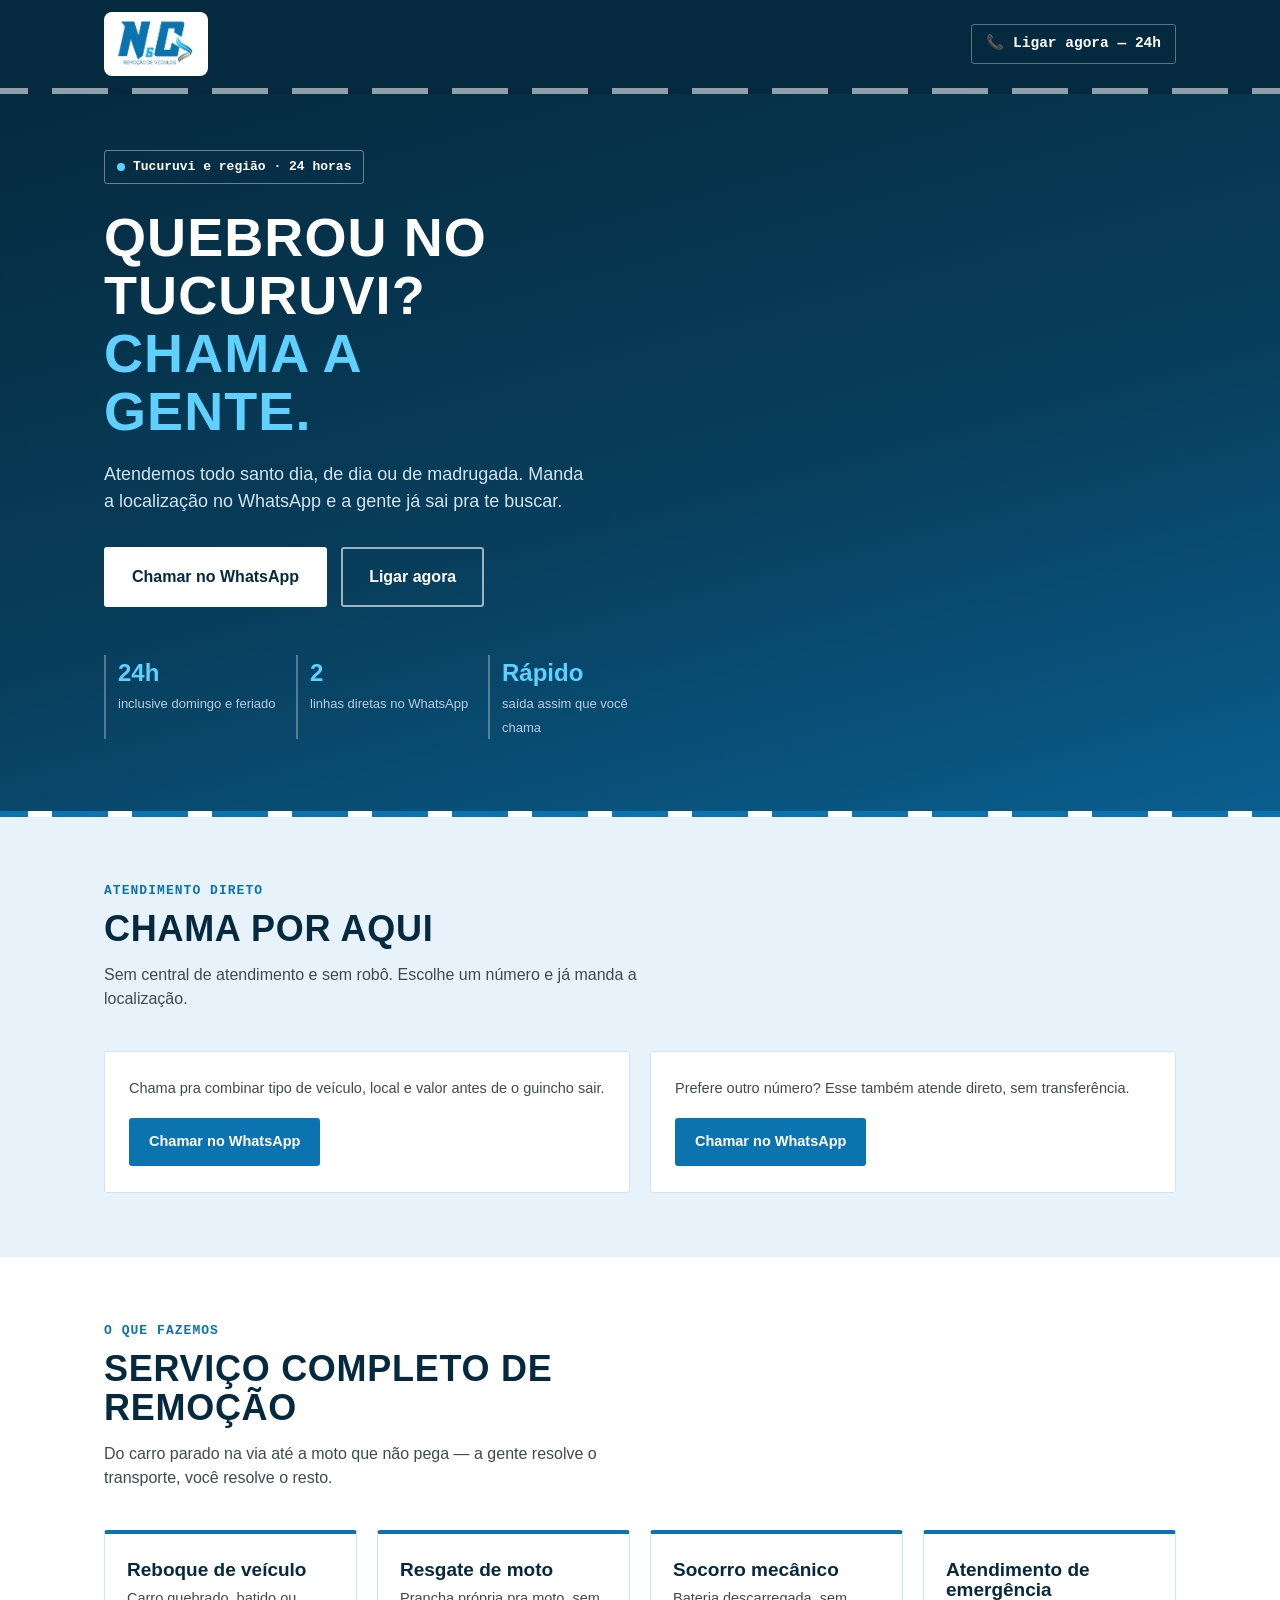
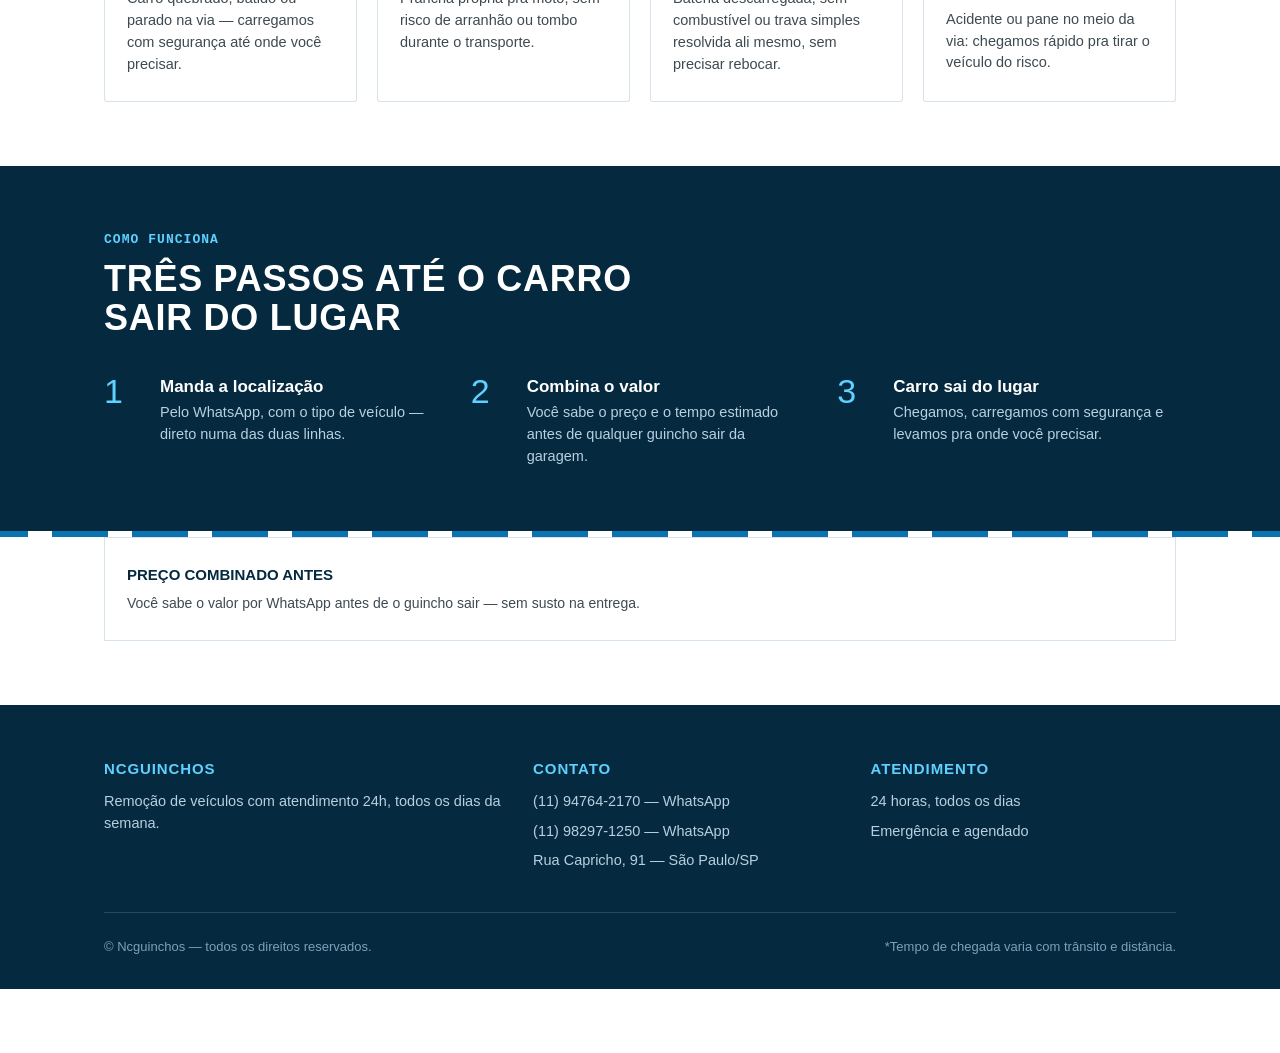
==== index.html @ d824ad79 "Add files via upload" ====
<!DOCTYPE html>
<html lang="pt-BR">
<head>
<meta charset="UTF-8">
<meta name="viewport" content="width=device-width, initial-scale=1.0">
<title>Ncguinchos — Remoção de Veículos 24h</title>
<meta name="description" content="Guincho e remoção de veículos com atendimento 24 horas. Reboque, socorro mecânico e resgate de moto — chama direto no WhatsApp.">

<!-- 🔒 SEGURANÇA (Lei 15): headers de segurança básicos via meta tag. -->
<meta http-equiv="Content-Security-Policy" content="default-src 'self'; style-src 'self' 'unsafe-inline' fonts.googleapis.com; font-src fonts.gstatic.com; img-src 'self' data:; script-src 'self'; connect-src 'self'; frame-ancestors 'none'; base-uri 'self';">
<meta http-equiv="X-Content-Type-Options" content="nosniff">

<link rel="preconnect" href="https://fonts.googleapis.com">
<link rel="preconnect" href="https://fonts.gstatic.com" crossorigin>
<link href="https://fonts.googleapis.com/css2?family=Oswald:wght@500;600;700&family=Inter:wght@400;500;600;700&family=JetBrains+Mono:wght@500;600&display=swap" rel="stylesheet">

<!-- 🔒 SEGURANÇA: JSON-LD é dado estruturado, não é executado — seguro por natureza. -->
<script type="application/ld+json">
{
  "@context": "https://schema.org",
  "@type": "AutoTowingService",
  "name": "Ncguinchos",
  "address": {
    "@type": "PostalAddress",
    "streetAddress": "Rua Capricho, 91",
    "addressLocality": "São Paulo",
    "addressRegion": "SP",
    "addressCountry": "BR"
  },
  "openingHours": "Mo-Su 00:00-23:59",
  "priceRange": "$$"
}
</script>

<style>
  :root{
    --azul:#0B73B0;
    --azul-escuro:#083E5C;
    --azul-profundo:#052A3F;
    --azul-claro:#E8F2FA;
    --branco:#FFFFFF;
    --cinza-texto:#3E4A52;
    --cinza-linha:#D7E3EC;
    --font-display:'Oswald', sans-serif;
    --font-body:'Inter', sans-serif;
    --font-mono:'JetBrains Mono', monospace;
    --radius:3px;
  }

  *{box-sizing:border-box; margin:0; padding:0;}
  html{scroll-behavior:smooth;}
  @media (prefers-reduced-motion: reduce){
    html{scroll-behavior:auto;}
    *{animation-duration:0.01ms !important; animation-iteration-count:1 !important; transition-duration:0.01ms !important;}
  }

  body{
    font-family:var(--font-body);
    color:var(--azul-profundo);
    background:var(--branco);
    line-height:1.5;
    -webkit-font-smoothing:antialiased;
    padding-bottom:64px;
  }

  img{max-width:100%; display:block;}
  a{color:inherit;}
  a:focus-visible, button:focus-visible{
    outline:3px solid var(--azul);
    outline-offset:2px;
  }

  .wrap{max-width:1120px; margin:0 auto; padding:0 24px;}
  h1,h2,h3{font-family:var(--font-display); text-transform:uppercase; letter-spacing:0.02em; line-height:1.08;}

  /* ---------- linha de estrada (elemento assinatura) ---------- */
  .road-line{
    height:6px;
    background-image:repeating-linear-gradient(90deg, var(--branco) 0 28px, transparent 28px 52px);
    background-size:80px 6px;
    animation:drive 6s linear infinite;
    opacity:0.55;
  }
  @keyframes drive{ to{ background-position:-80px 0; } }

  /* ---------- header ---------- */
  header{ background:var(--azul-profundo); position:sticky; top:0; z-index:40; }
  .nav{ display:flex; align-items:center; justify-content:space-between; padding:12px 24px; gap:16px; }
  .logo-box{
    background:var(--branco); border-radius:8px; padding:6px 10px;
    height:64px; display:flex; align-items:center; justify-content:center;
    flex-shrink:0;
  }
  .logo-box img{ height:100%; width:auto; object-fit:contain; display:block; }
  .nav-left{ display:flex; align-items:center; gap:12px; }
  .nav-phone{
    font-family:var(--font-mono); font-weight:600; font-size:14.5px;
    color:var(--branco); text-decoration:none; display:none;
    border:1px solid rgba(255,255,255,0.35); padding:8px 14px; border-radius:var(--radius);
  }
  .nav-phone:hover{ background:rgba(255,255,255,0.08); }
  @media(min-width:720px){ .nav-phone{display:block;} }

  /* ---------- hero ---------- */
  .hero{ background:linear-gradient(165deg, var(--azul-profundo) 0%, var(--azul-escuro) 55%, var(--azul) 130%); color:var(--branco); padding:56px 0 72px; }
  .hero-tag{
    display:inline-flex; align-items:center; gap:8px;
    font-family:var(--font-mono); font-size:13px; font-weight:600;
    color:var(--branco); border:1px solid rgba(255,255,255,0.4);
    padding:6px 12px; border-radius:var(--radius); margin-bottom:24px;
  }
  .hero-tag::before{
    content:''; width:8px; height:8px; background:#5FD0FF; border-radius:50%;
    animation:pulse 1.8s ease-in-out infinite;
  }
  @keyframes pulse{ 0%,100%{opacity:1;} 50%{opacity:0.35;} }

  .hero h1{ font-size:clamp(32px, 5.6vw, 54px); color:var(--branco); max-width:15ch; }
  .hero h1 em{ font-style:normal; color:#5FD0FF; }
  .hero p.lead{ font-size:18px; color:#D3E4EF; max-width:48ch; margin-top:20px; }

  .cta-row{ display:flex; flex-wrap:wrap; gap:14px; margin-top:32px; }
  .btn{
    font-family:var(--font-body); font-weight:700; font-size:16px;
    padding:16px 26px; border-radius:var(--radius); text-decoration:none;
    display:inline-flex; align-items:center; gap:10px; border:2px solid transparent;
    transition:transform .15s ease, background .15s ease;
  }
  .btn:hover{ transform:translateY(-2px); }
  .btn-primary{ background:var(--branco); color:var(--azul-profundo); }
  .btn-primary:hover{ background:#DCEBF7; }
  .btn-outline{ border-color:rgba(255,255,255,0.6); color:var(--branco); }
  .btn-outline:hover{ background:rgba(255,255,255,0.08); }

  .hero-stats{ display:grid; grid-template-columns:repeat(3,1fr); gap:16px; margin-top:48px; max-width:560px; }
  .hero-stats div{ border-left:2px solid rgba(255,255,255,0.3); padding-left:12px; }
  .hero-stats strong{ display:block; font-family:var(--font-display); font-size:24px; color:#5FD0FF; }
  .hero-stats span{ font-size:13px; color:#B7CFE0; }

  /* ---------- seções gerais ---------- */
  section{ padding:64px 0; }
  .eyebrow{ font-family:var(--font-mono); font-size:13px; font-weight:600; color:var(--azul); text-transform:uppercase; letter-spacing:0.08em; margin-bottom:10px; }
  .section-head{ max-width:60ch; margin-bottom:40px; }
  .section-head h2{ font-size:clamp(25px,4vw,36px); color:var(--azul-profundo); }
  .section-head p{ margin-top:14px; color:var(--cinza-texto); font-size:16px; }

  /* ---------- linhas de contato ---------- */
  .linhas{ background:var(--azul-claro); }
  .linhas-grid{ display:grid; gap:20px; grid-template-columns:repeat(auto-fit, minmax(260px,1fr)); }
  .linha-card{
    background:var(--branco); border:1px solid var(--cinza-linha); border-radius:var(--radius);
    padding:26px 24px; display:flex; flex-direction:column; gap:14px;
  }
  .linha-card p{ font-size:14.5px; color:var(--cinza-texto); }
  .linha-card .btn{ align-self:flex-start; font-size:14.5px; padding:11px 18px; background:var(--azul); color:var(--branco); margin-top:4px; }
  .linha-card .btn:hover{ background:var(--azul-escuro); }

  /* ---------- serviços ---------- */
  .servicos-grid{ display:grid; gap:20px; grid-template-columns:repeat(auto-fit, minmax(240px,1fr)); }
  .servico-card{ background:var(--branco); border:1px solid var(--cinza-linha); border-top:4px solid var(--azul); padding:26px 22px; border-radius:var(--radius); }
  .servico-card h3{ font-size:19px; text-transform:none; letter-spacing:0; margin-bottom:8px; color:var(--azul-profundo); }
  .servico-card p{ font-size:14.5px; color:var(--cinza-texto); }

  /* ---------- como funciona ---------- */
  .como-funciona{ background:var(--azul-profundo); color:var(--branco); }
  .como-funciona .section-head p{ color:#B7CFE0; }
  .como-funciona .eyebrow{ color:#5FD0FF; }
  .como-funciona .section-head h2{ color:var(--branco); }
  .steps{ display:grid; gap:28px; grid-template-columns:repeat(auto-fit, minmax(220px,1fr)); counter-reset:step; }
  .step{ position:relative; padding-left:56px; }
  .step::before{ counter-increment:step; content:counter(step); position:absolute; left:0; top:-4px; font-family:var(--font-display); font-size:34px; color:#5FD0FF; line-height:1; }
  .step h3{ font-size:17px; text-transform:none; letter-spacing:0; margin-bottom:6px; }
  .step p{ font-size:14.5px; color:#B7CFE0; }

  /* ---------- diferenciais ---------- */
  .diferenciais{ display:grid; gap:2px; grid-template-columns:repeat(auto-fit, minmax(200px,1fr)); background:var(--cinza-linha); border:1px solid var(--cinza-linha); }
  .diferencial{ background:var(--branco); padding:26px 22px; }
  .diferencial strong{ display:block; font-family:var(--font-display); font-size:15px; text-transform:uppercase; margin-bottom:6px; color:var(--azul-profundo); }
  .diferencial p{ font-size:14px; color:var(--cinza-texto); }

  /* ---------- contato / footer ---------- */
  footer{ background:var(--azul-profundo); color:var(--branco); padding:56px 0 32px; }
  .footer-grid{ display:grid; gap:32px; grid-template-columns:1.3fr 1fr 1fr; }
  @media(max-width:760px){ .footer-grid{ grid-template-columns:1fr; } }
  footer h3{ font-size:15px; text-transform:uppercase; letter-spacing:0.06em; color:#5FD0FF; margin-bottom:14px; }
  footer p, footer li{ font-size:14.5px; color:#B7CFE0; }
  footer ul{ list-style:none; display:flex; flex-direction:column; gap:8px; }
  footer a{ text-decoration:none; }
  footer a:hover{ color:#5FD0FF; }
  .footer-bottom{ margin-top:40px; padding-top:24px; border-top:1px solid rgba(255,255,255,0.15); font-size:13px; color:#7FA0B8; display:flex; flex-wrap:wrap; justify-content:space-between; gap:10px; }

  /* ---------- barra fixa mobile ---------- */
  .sticky-cta{ position:fixed; bottom:0; left:0; right:0; z-index:50; display:flex; background:var(--azul-profundo); border-top:2px solid var(--azul); }
  .sticky-cta a{ flex:1; text-align:center; padding:16px 8px; font-weight:700; font-size:15px; text-decoration:none; }
  .sticky-cta .whats{ background:var(--branco); color:var(--azul-profundo); }
  .sticky-cta .call{ color:var(--branco); }
  @media(min-width:720px){ .sticky-cta{ display:none; } }
</style>
</head>
<body>

<header>
  <div class="nav wrap">
    <div class="nav-left">
      <div class="logo-box"><img src="[data-uri]" alt="Ncguinchos — Remoção de Veículos"></div>
    </div>
    <a class="nav-phone" href="tel:+5511947642170">📞 Ligar agora — 24h</a>
  </div>
  <div class="road-line" aria-hidden="true"></div>
</header>

<main>
  <!-- HERO -->
  <section class="hero">
    <div class="wrap">
      <span class="hero-tag">Tucuruvi e região · 24 horas</span>
      <h1>Quebrou no Tucuruvi? <em>Chama a gente.</em></h1>
      <p class="lead">Atendemos todo santo dia, de dia ou de madrugada. Manda a localização no WhatsApp e a gente já sai pra te buscar.</p>

      <div class="cta-row">
        <a class="btn btn-primary" href="https://wa.me/5511947642170?text=Oi!%20Preciso%20de%20um%20guincho." target="_blank" rel="noopener noreferrer">
          Chamar no WhatsApp
        </a>
        <a class="btn btn-outline" href="tel:+5511947642170">
          Ligar agora
        </a>
      </div>

      <div class="hero-stats">
        <div><strong>24h</strong><span>inclusive domingo e feriado</span></div>
        <div><strong>2</strong><span>linhas diretas no WhatsApp</span></div>
        <div><strong>Rápido</strong><span>saída assim que você chama</span></div>
      </div>
    </div>
  </section>
  <div class="road-line" aria-hidden="true" style="background-image:repeating-linear-gradient(90deg, var(--azul) 0 28px, transparent 28px 52px); opacity:1;"></div>

  <!-- LINHAS DE CONTATO -->
  <section class="linhas" id="contato-rapido">
    <div class="wrap">
      <div class="section-head">
        <div class="eyebrow">Atendimento direto</div>
        <h2>Chama por aqui</h2>
        <p>Sem central de atendimento e sem robô. Escolhe um número e já manda a localização.</p>
      </div>
      <div class="linhas-grid">
        <div class="linha-card">
          <p>Chama pra combinar tipo de veículo, local e valor antes de o guincho sair.</p>
          <a class="btn" href="https://wa.me/5511947642170?text=Oi!%20Preciso%20de%20um%20guincho." target="_blank" rel="noopener noreferrer">Chamar no WhatsApp</a>
        </div>
        <div class="linha-card">
          <p>Prefere outro número? Esse também atende direto, sem transferência.</p>
          <a class="btn" href="https://wa.me/5511982971250?text=Oi!%20Preciso%20de%20um%20guincho." target="_blank" rel="noopener noreferrer">Chamar no WhatsApp</a>
        </div>
      </div>
    </div>
  </section>

  <!-- SERVIÇOS -->
  <section id="servicos">
    <div class="wrap">
      <div class="section-head">
        <div class="eyebrow">O que fazemos</div>
        <h2>Serviço completo de remoção</h2>
        <p>Do carro parado na via até a moto que não pega — a gente resolve o transporte, você resolve o resto.</p>
      </div>
      <div class="servicos-grid">
        <div class="servico-card">
          <h3>Reboque de veículo</h3>
          <p>Carro quebrado, batido ou parado na via — carregamos com segurança até onde você precisar.</p>
        </div>
        <div class="servico-card">
          <h3>Resgate de moto</h3>
          <p>Prancha própria pra moto, sem risco de arranhão ou tombo durante o transporte.</p>
        </div>
        <div class="servico-card">
          <h3>Socorro mecânico</h3>
          <p>Bateria descarregada, sem combustível ou trava simples resolvida ali mesmo, sem precisar rebocar.</p>
        </div>
        <div class="servico-card">
          <h3>Atendimento de emergência</h3>
          <p>Acidente ou pane no meio da via: chegamos rápido pra tirar o veículo do risco.</p>
        </div>
      </div>
    </div>
  </section>

  <!-- COMO FUNCIONA -->
  <section class="como-funciona">
    <div class="wrap">
      <div class="section-head">
        <div class="eyebrow">Como funciona</div>
        <h2>Três passos até o carro sair do lugar</h2>
      </div>
      <div class="steps">
        <div class="step">
          <h3>Manda a localização</h3>
          <p>Pelo WhatsApp, com o tipo de veículo — direto numa das duas linhas.</p>
        </div>
        <div class="step">
          <h3>Combina o valor</h3>
          <p>Você sabe o preço e o tempo estimado antes de qualquer guincho sair da garagem.</p>
        </div>
        <div class="step">
          <h3>Carro sai do lugar</h3>
          <p>Chegamos, carregamos com segurança e levamos pra onde você precisar.</p>
        </div>
      </div>
    </div>
  </section>
  <div class="road-line" aria-hidden="true" style="background-image:repeating-linear-gradient(90deg, var(--azul) 0 28px, transparent 28px 52px); opacity:1;"></div>

  <!-- DIFERENCIAIS -->
  <section id="diferenciais" style="padding-top:0;">
    <div class="wrap">
      <div class="diferenciais">
        <div class="diferencial">
          <strong>Preço combinado antes</strong>
          <p>Você sabe o valor por WhatsApp antes de o guincho sair — sem susto na entrega.</p>
        </div>
      </div>
    </div>
  </section>
</main>

<footer id="contato">
  <div class="wrap">
    <div class="footer-grid">
      <div>
        <h3>Ncguinchos</h3>
        <p>Remoção de veículos com atendimento 24h, todos os dias da semana.</p>
      </div>
      <div>
        <h3>Contato</h3>
        <ul>
          <li><a href="https://wa.me/5511947642170" target="_blank" rel="noopener noreferrer">(11) 94764-2170 — WhatsApp</a></li>
          <li><a href="https://wa.me/5511982971250" target="_blank" rel="noopener noreferrer">(11) 98297-1250 — WhatsApp</a></li>
          <li>Rua Capricho, 91 — São Paulo/SP</li>
        </ul>
      </div>
      <div>
        <h3>Atendimento</h3>
        <ul>
          <li>24 horas, todos os dias</li>
          <li>Emergência e agendado</li>
        </ul>
      </div>
    </div>
    <div class="footer-bottom">
      <span>© <span id="ano"></span> Ncguinchos — todos os direitos reservados.</span>
      <span>*Tempo de chegada varia com trânsito e distância.</span>
    </div>
  </div>
</footer>

<!-- barra fixa mobile -->
<div class="sticky-cta">
  <a class="whats" href="https://wa.me/5511947642170?text=Oi!%20Preciso%20de%20um%20guincho." target="_blank" rel="noopener noreferrer">WhatsApp</a>
  <a class="call" href="tel:+5511947642170">Ligar</a>
</div>

<script>
  // 🔒 SEGURANÇA (Lei 10): textContent nunca interpreta HTML — seguro contra XSS por padrão.
  document.getElementById('ano').textContent = new Date().getFullYear();
</script>

</body>
</html>
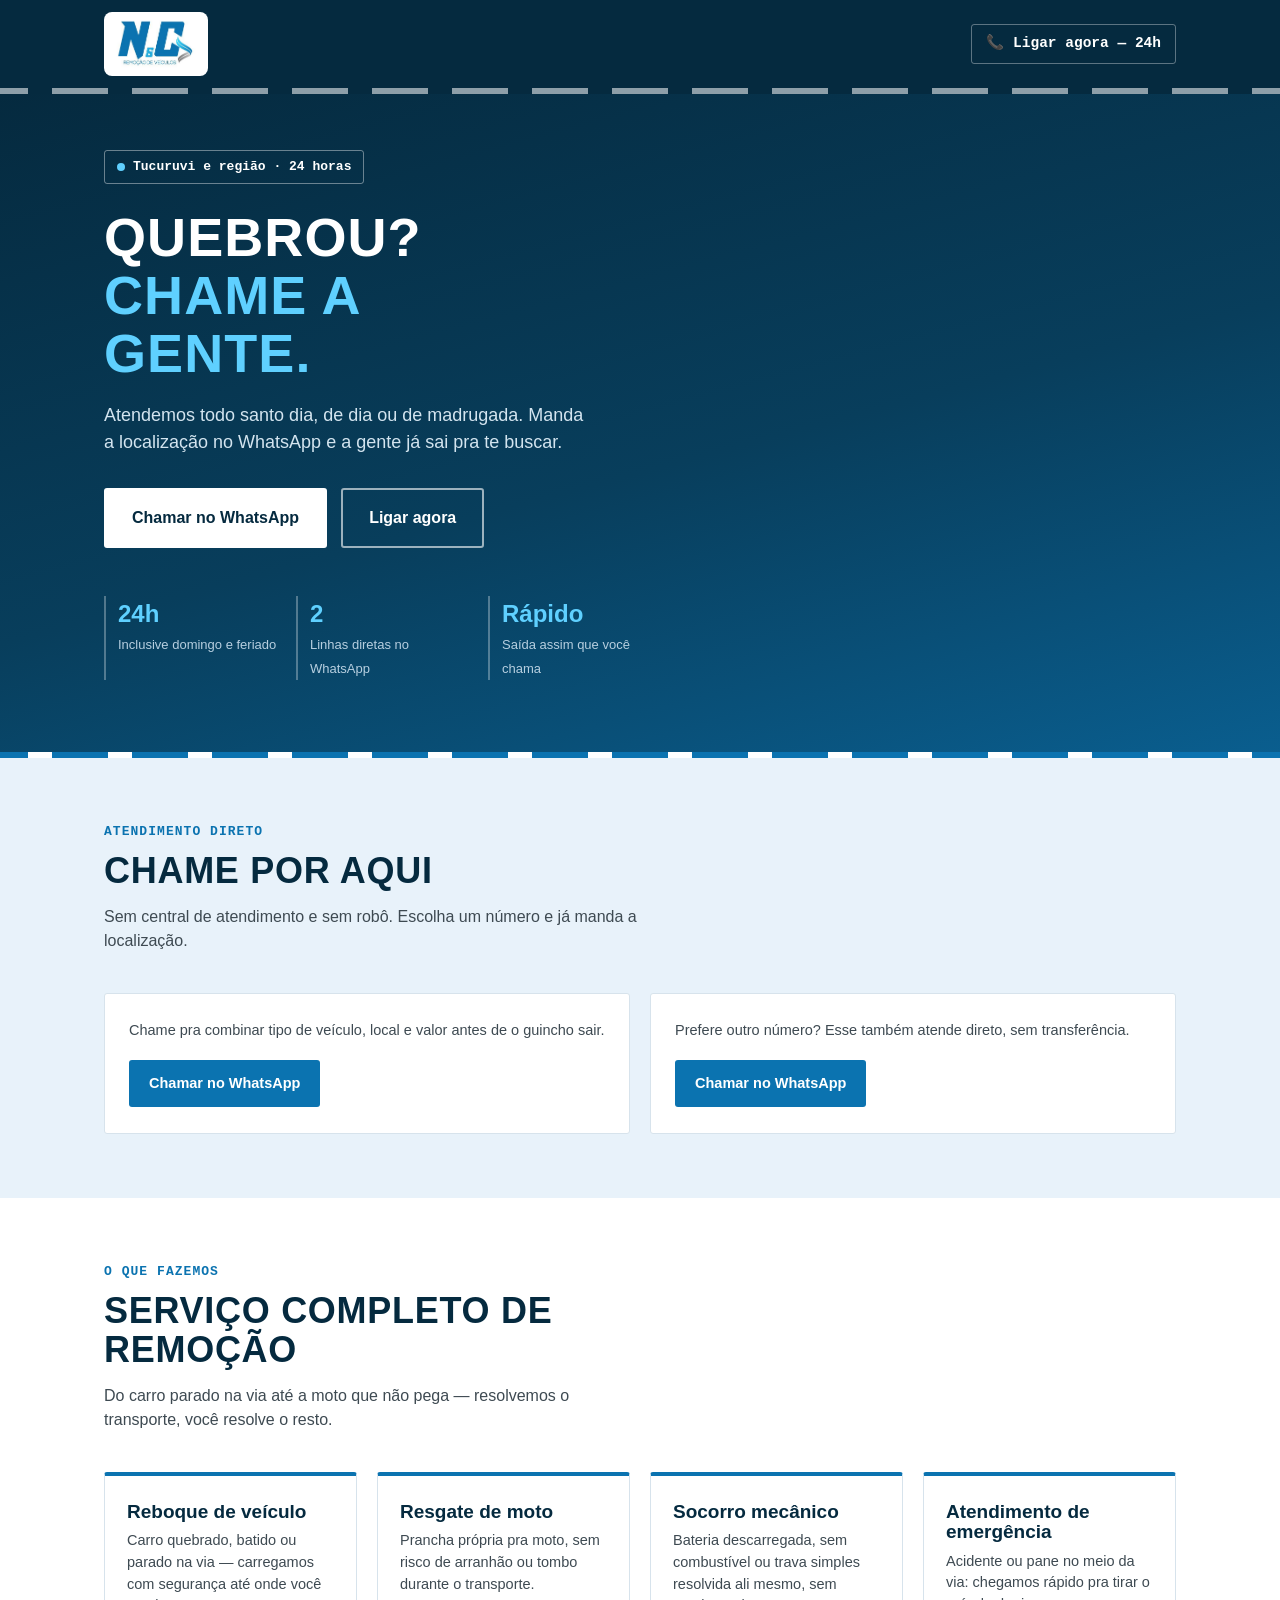
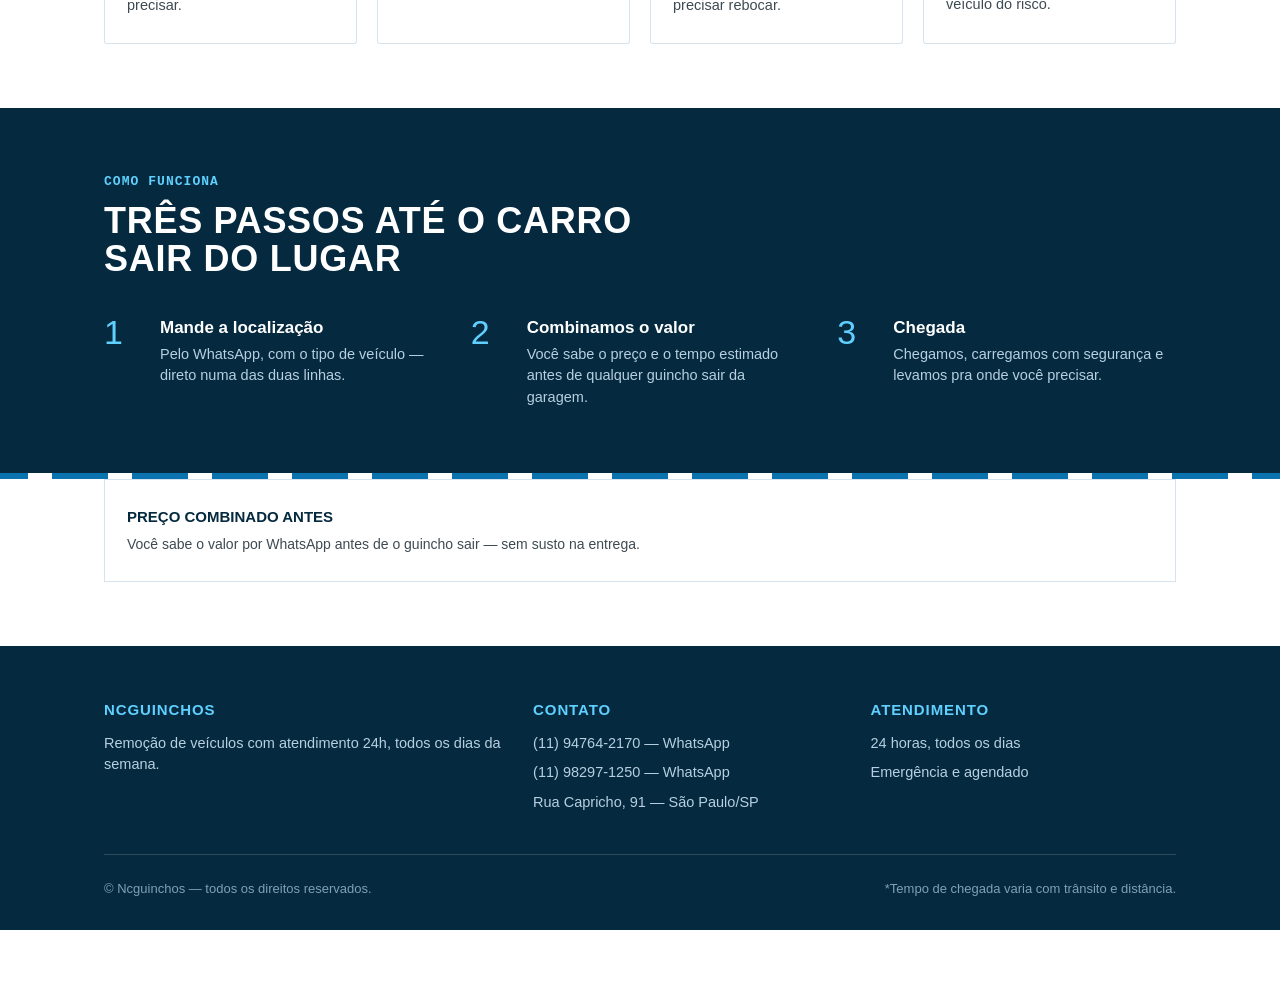
==== commit a219d64c: "Update index.html Erros de ortografia" ====
--- a/index.html
+++ b/index.html
@@ -4,7 +4,7 @@
 <meta charset="UTF-8">
 <meta name="viewport" content="width=device-width, initial-scale=1.0">
 <title>Ncguinchos — Remoção de Veículos 24h</title>
-<meta name="description" content="Guincho e remoção de veículos com atendimento 24 horas. Reboque, socorro mecânico e resgate de moto — chama direto no WhatsApp.">
+<meta name="description" content="Guincho e remoção de veículos com atendimento 24 horas. Reboque, socorro mecânico e resgate de moto — chame direto no WhatsApp.">
 
 <!-- 🔒 SEGURANÇA (Lei 15): headers de segurança básicos via meta tag. -->
 <meta http-equiv="Content-Security-Policy" content="default-src 'self'; style-src 'self' 'unsafe-inline' fonts.googleapis.com; font-src fonts.gstatic.com; img-src 'self' data:; script-src 'self'; connect-src 'self'; frame-ancestors 'none'; base-uri 'self';">
@@ -214,7 +214,7 @@
   <section class="hero">
     <div class="wrap">
       <span class="hero-tag">Tucuruvi e região · 24 horas</span>
-      <h1>Quebrou no Tucuruvi? <em>Chama a gente.</em></h1>
+      <h1>Quebrou? <em>Chame a gente.</em></h1>
       <p class="lead">Atendemos todo santo dia, de dia ou de madrugada. Manda a localização no WhatsApp e a gente já sai pra te buscar.</p>
 
       <div class="cta-row">
@@ -227,9 +227,9 @@
       </div>
 
       <div class="hero-stats">
-        <div><strong>24h</strong><span>inclusive domingo e feriado</span></div>
-        <div><strong>2</strong><span>linhas diretas no WhatsApp</span></div>
-        <div><strong>Rápido</strong><span>saída assim que você chama</span></div>
+        <div><strong>24h</strong><span>Inclusive domingo e feriado</span></div>
+        <div><strong>2</strong><span>Linhas diretas no WhatsApp</span></div>
+        <div><strong>Rápido</strong><span>Saída assim que você chama</span></div>
       </div>
     </div>
   </section>
@@ -240,12 +240,12 @@
     <div class="wrap">
       <div class="section-head">
         <div class="eyebrow">Atendimento direto</div>
-        <h2>Chama por aqui</h2>
-        <p>Sem central de atendimento e sem robô. Escolhe um número e já manda a localização.</p>
+        <h2>Chame por aqui</h2>
+        <p>Sem central de atendimento e sem robô. Escolha um número e já manda a localização.</p>
       </div>
       <div class="linhas-grid">
         <div class="linha-card">
-          <p>Chama pra combinar tipo de veículo, local e valor antes de o guincho sair.</p>
+          <p>Chame pra combinar tipo de veículo, local e valor antes de o guincho sair.</p>
           <a class="btn" href="https://wa.me/5511947642170?text=Oi!%20Preciso%20de%20um%20guincho." target="_blank" rel="noopener noreferrer">Chamar no WhatsApp</a>
         </div>
         <div class="linha-card">
@@ -262,7 +262,7 @@
       <div class="section-head">
         <div class="eyebrow">O que fazemos</div>
         <h2>Serviço completo de remoção</h2>
-        <p>Do carro parado na via até a moto que não pega — a gente resolve o transporte, você resolve o resto.</p>
+        <p>Do carro parado na via até a moto que não pega — resolvemos o transporte, você resolve o resto.</p>
       </div>
       <div class="servicos-grid">
         <div class="servico-card">
@@ -294,15 +294,15 @@
       </div>
       <div class="steps">
         <div class="step">
-          <h3>Manda a localização</h3>
+          <h3>Mande a localização</h3>
           <p>Pelo WhatsApp, com o tipo de veículo — direto numa das duas linhas.</p>
         </div>
         <div class="step">
-          <h3>Combina o valor</h3>
+          <h3>Combinamos o valor</h3>
           <p>Você sabe o preço e o tempo estimado antes de qualquer guincho sair da garagem.</p>
         </div>
         <div class="step">
-          <h3>Carro sai do lugar</h3>
+          <h3>Chegada</h3>
           <p>Chegamos, carregamos com segurança e levamos pra onde você precisar.</p>
         </div>
       </div>
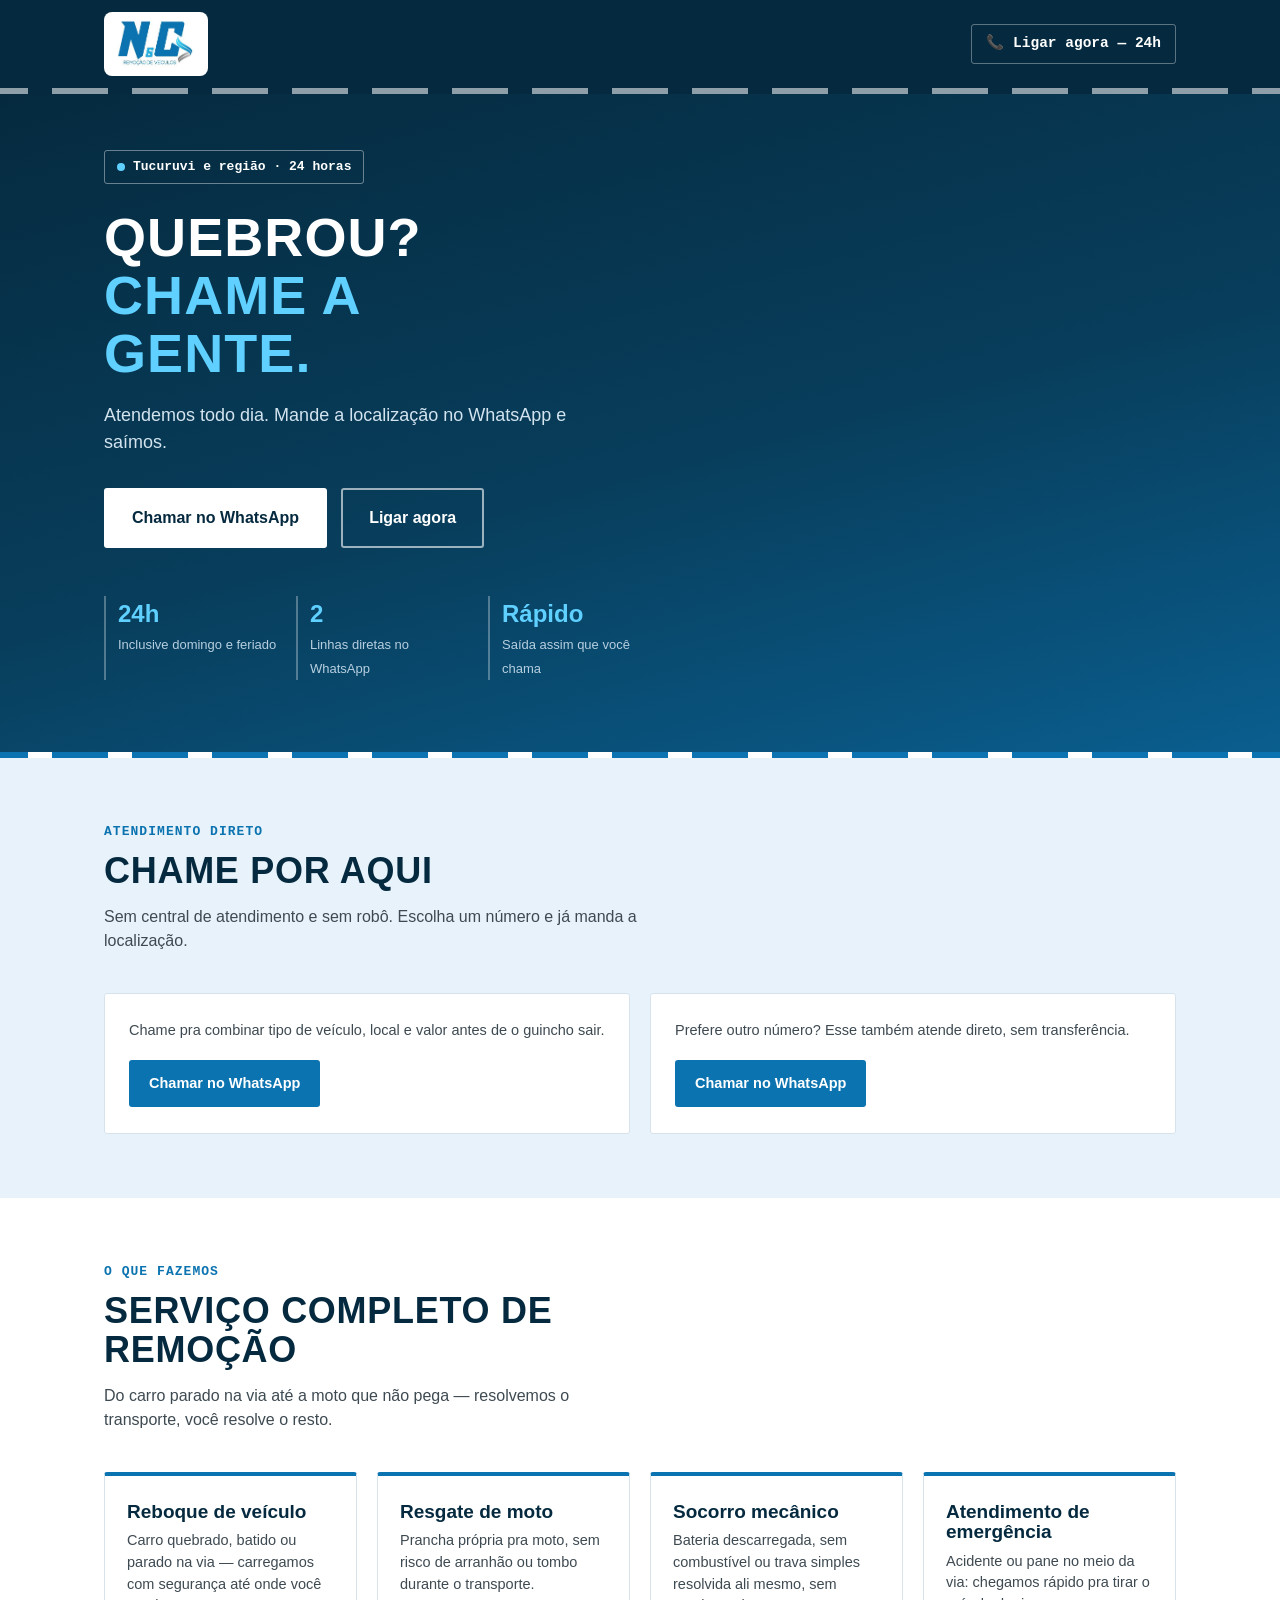
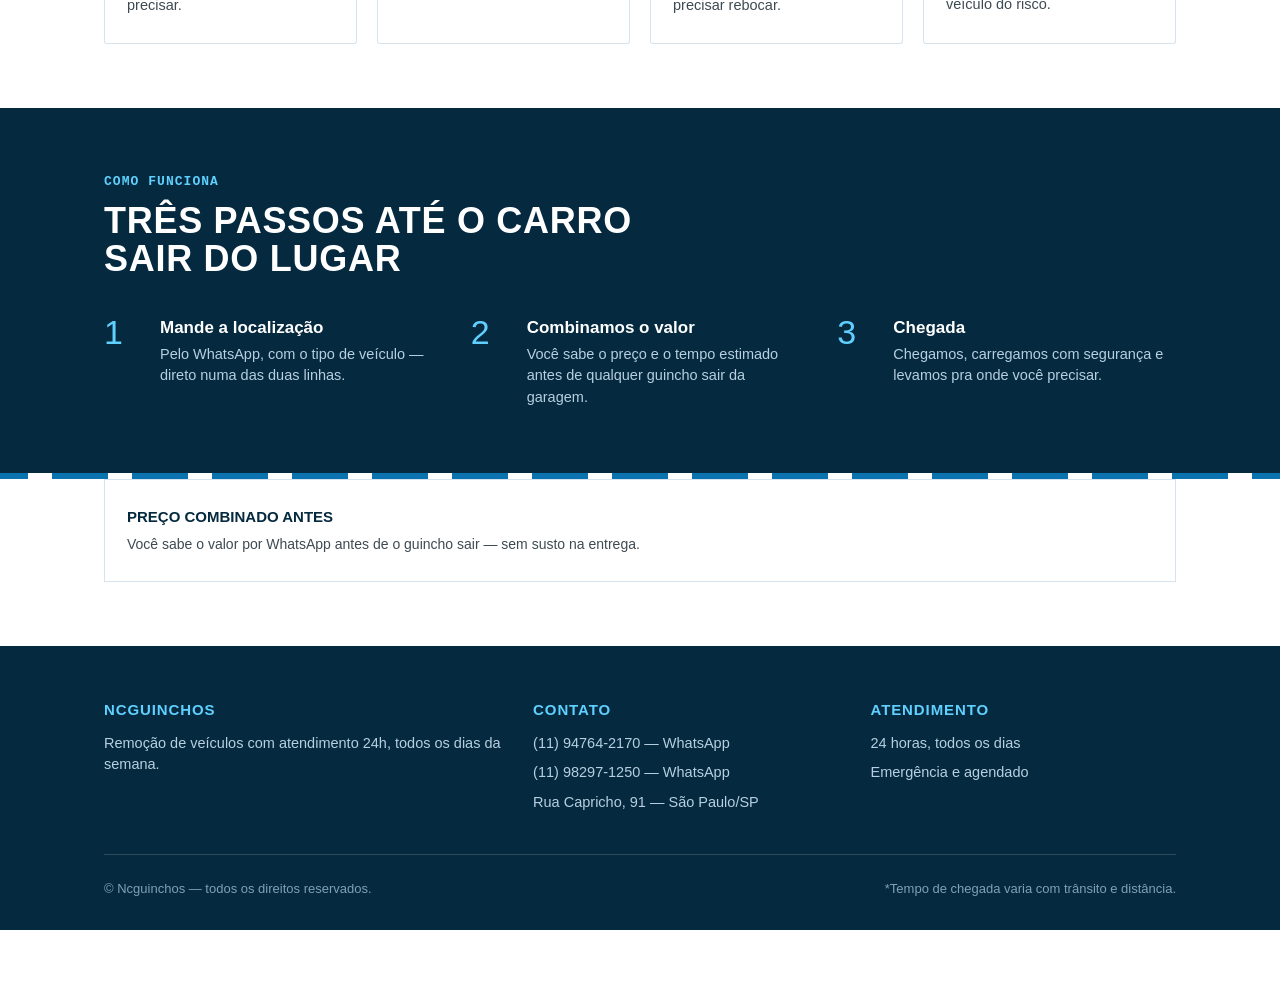
==== commit 24ae4e4b: "Update index.html erro de ortografia 2" ====
--- a/index.html
+++ b/index.html
@@ -215,7 +215,7 @@
     <div class="wrap">
       <span class="hero-tag">Tucuruvi e região · 24 horas</span>
       <h1>Quebrou? <em>Chame a gente.</em></h1>
-      <p class="lead">Atendemos todo santo dia, de dia ou de madrugada. Manda a localização no WhatsApp e a gente já sai pra te buscar.</p>
+      <p class="lead">Atendemos todo dia. Mande a localização no WhatsApp e saímos.</p>
 
       <div class="cta-row">
         <a class="btn btn-primary" href="https://wa.me/5511947642170?text=Oi!%20Preciso%20de%20um%20guincho." target="_blank" rel="noopener noreferrer">
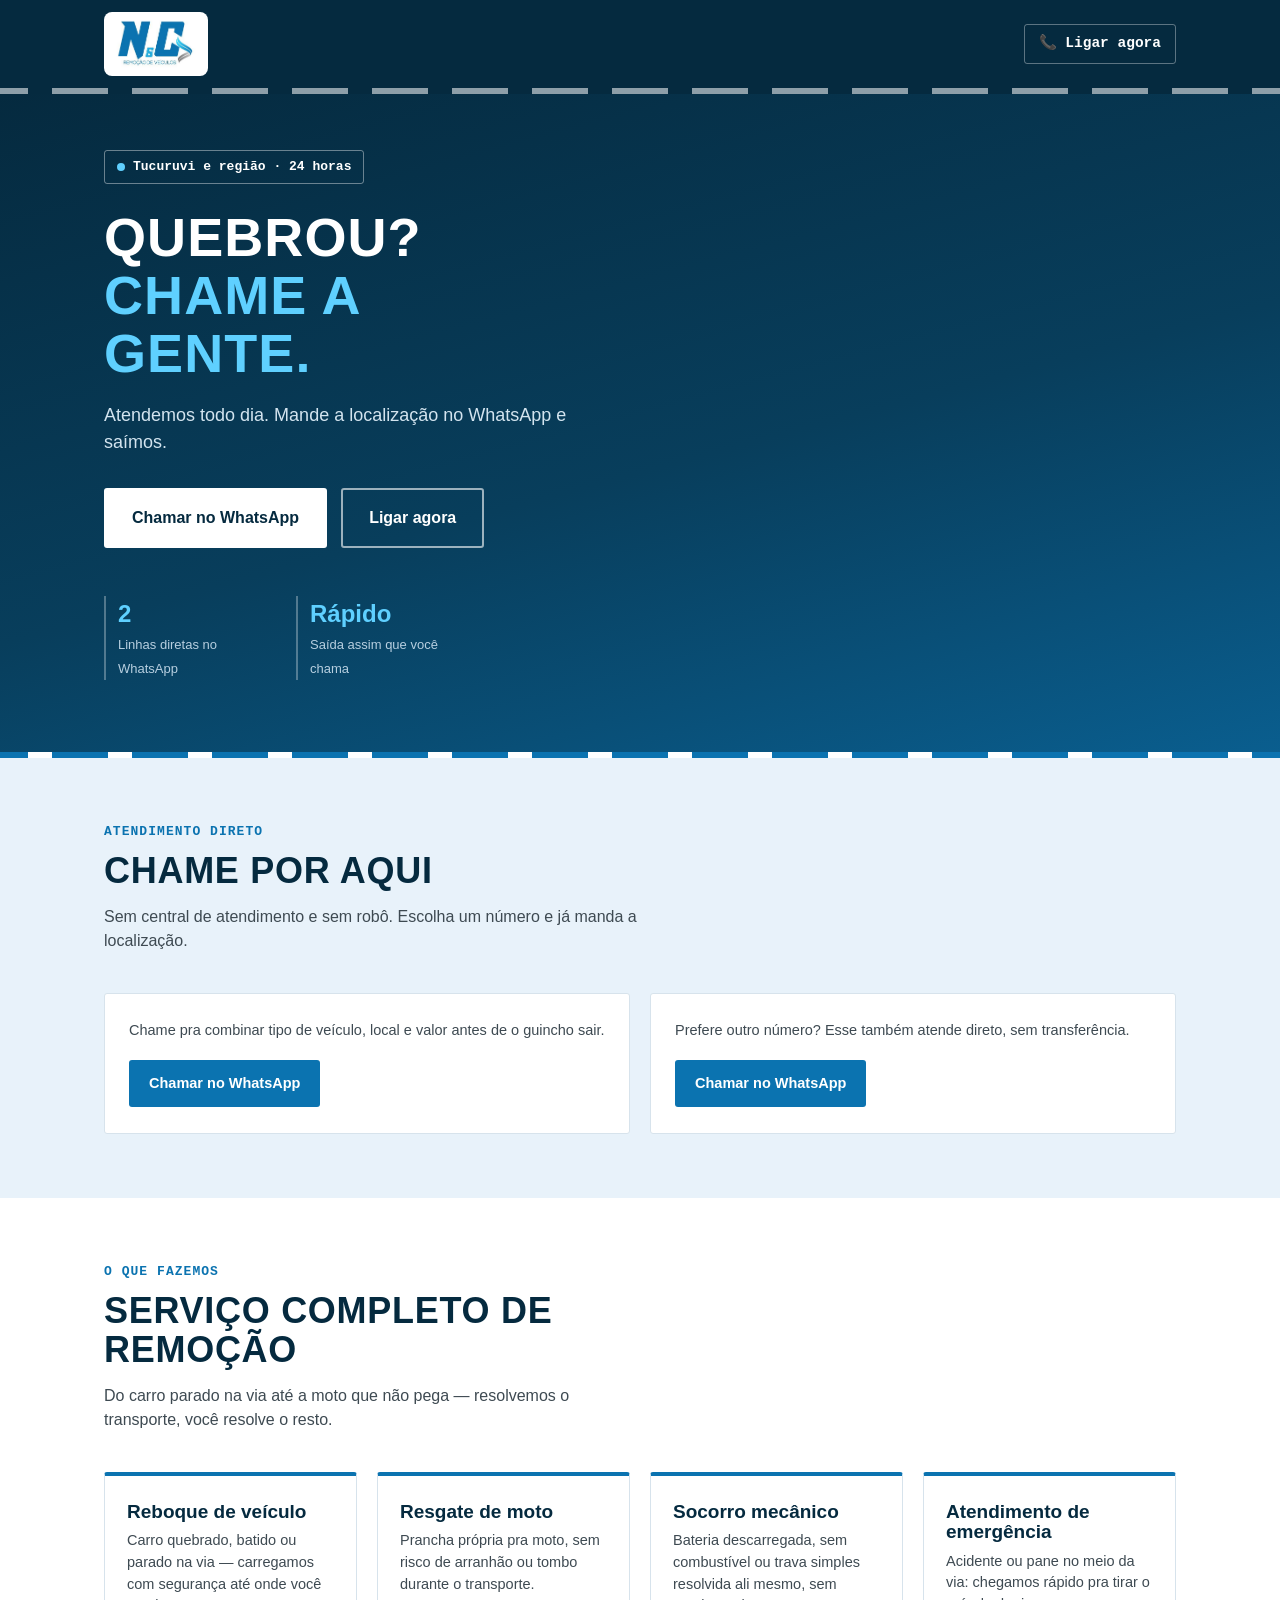
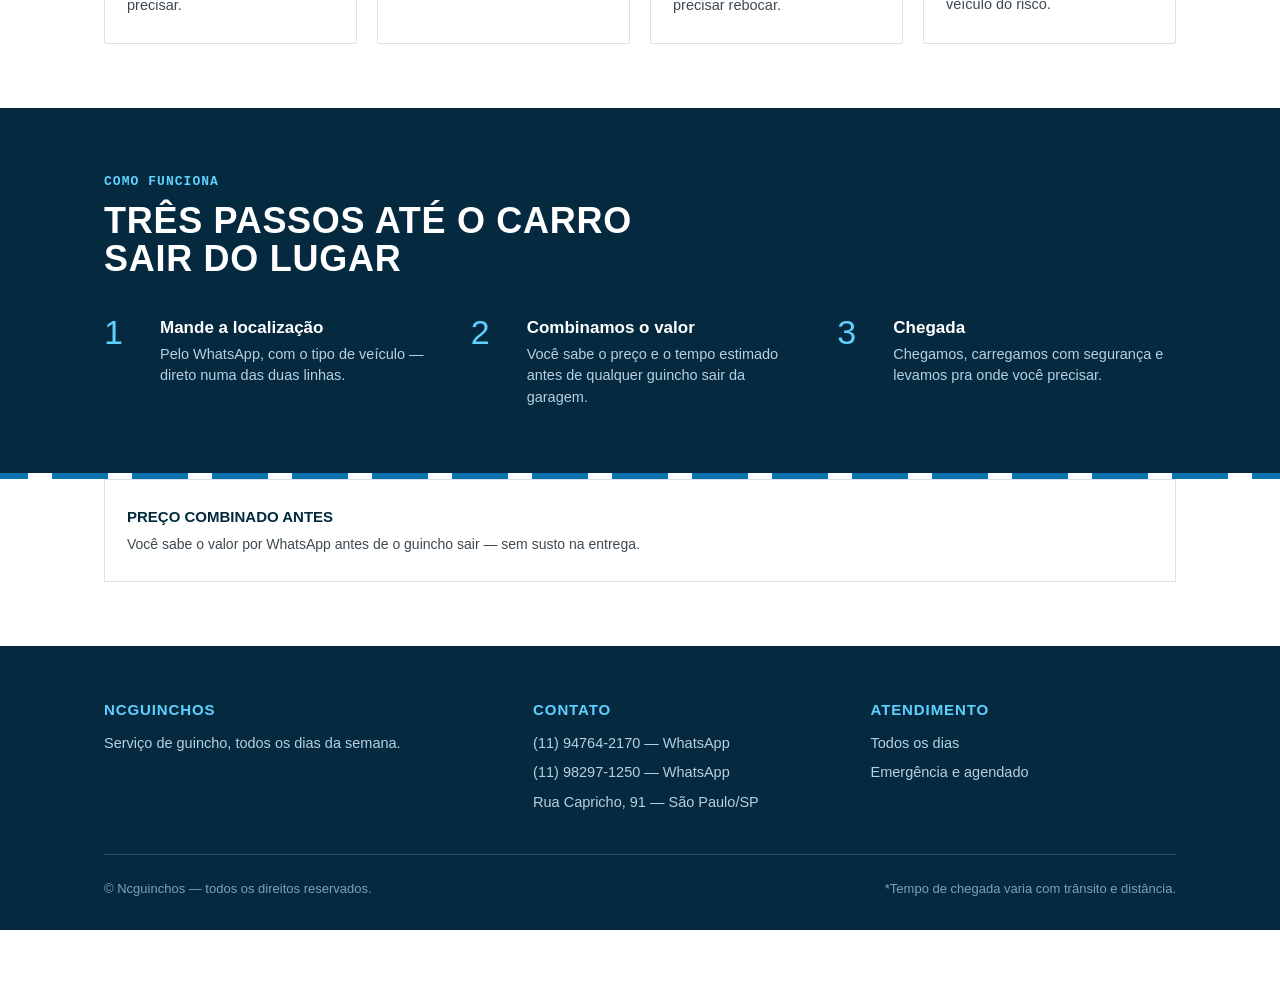
==== commit 568d198b: "Update index.html Tirada de informações erradas" ====
--- a/index.html
+++ b/index.html
@@ -3,8 +3,8 @@
 <head>
 <meta charset="UTF-8">
 <meta name="viewport" content="width=device-width, initial-scale=1.0">
-<title>Ncguinchos — Remoção de Veículos 24h</title>
-<meta name="description" content="Guincho e remoção de veículos com atendimento 24 horas. Reboque, socorro mecânico e resgate de moto — chame direto no WhatsApp.">
+<title>Ncguinchos — Serviço de guincho</title>
+<meta name="description" content="Serviço de guincho e remoção de veículos - chame direto no WhatsApp.">
 
 <!-- 🔒 SEGURANÇA (Lei 15): headers de segurança básicos via meta tag. -->
 <meta http-equiv="Content-Security-Policy" content="default-src 'self'; style-src 'self' 'unsafe-inline' fonts.googleapis.com; font-src fonts.gstatic.com; img-src 'self' data:; script-src 'self'; connect-src 'self'; frame-ancestors 'none'; base-uri 'self';">
@@ -204,7 +204,7 @@
     <div class="nav-left">
       <div class="logo-box"><img src="[data-uri]" alt="Ncguinchos — Remoção de Veículos"></div>
     </div>
-    <a class="nav-phone" href="tel:+5511947642170">📞 Ligar agora — 24h</a>
+    <a class="nav-phone" href="tel:+5511947642170">📞 Ligar agora </a>
   </div>
   <div class="road-line" aria-hidden="true"></div>
 </header>
@@ -227,7 +227,6 @@
       </div>
 
       <div class="hero-stats">
-        <div><strong>24h</strong><span>Inclusive domingo e feriado</span></div>
         <div><strong>2</strong><span>Linhas diretas no WhatsApp</span></div>
         <div><strong>Rápido</strong><span>Saída assim que você chama</span></div>
       </div>
@@ -328,7 +327,7 @@
     <div class="footer-grid">
       <div>
         <h3>Ncguinchos</h3>
-        <p>Remoção de veículos com atendimento 24h, todos os dias da semana.</p>
+        <p>Serviço de guincho, todos os dias da semana.</p>
       </div>
       <div>
         <h3>Contato</h3>
@@ -341,7 +340,7 @@
       <div>
         <h3>Atendimento</h3>
         <ul>
-          <li>24 horas, todos os dias</li>
+          <li>Todos os dias</li>
           <li>Emergência e agendado</li>
         </ul>
       </div>
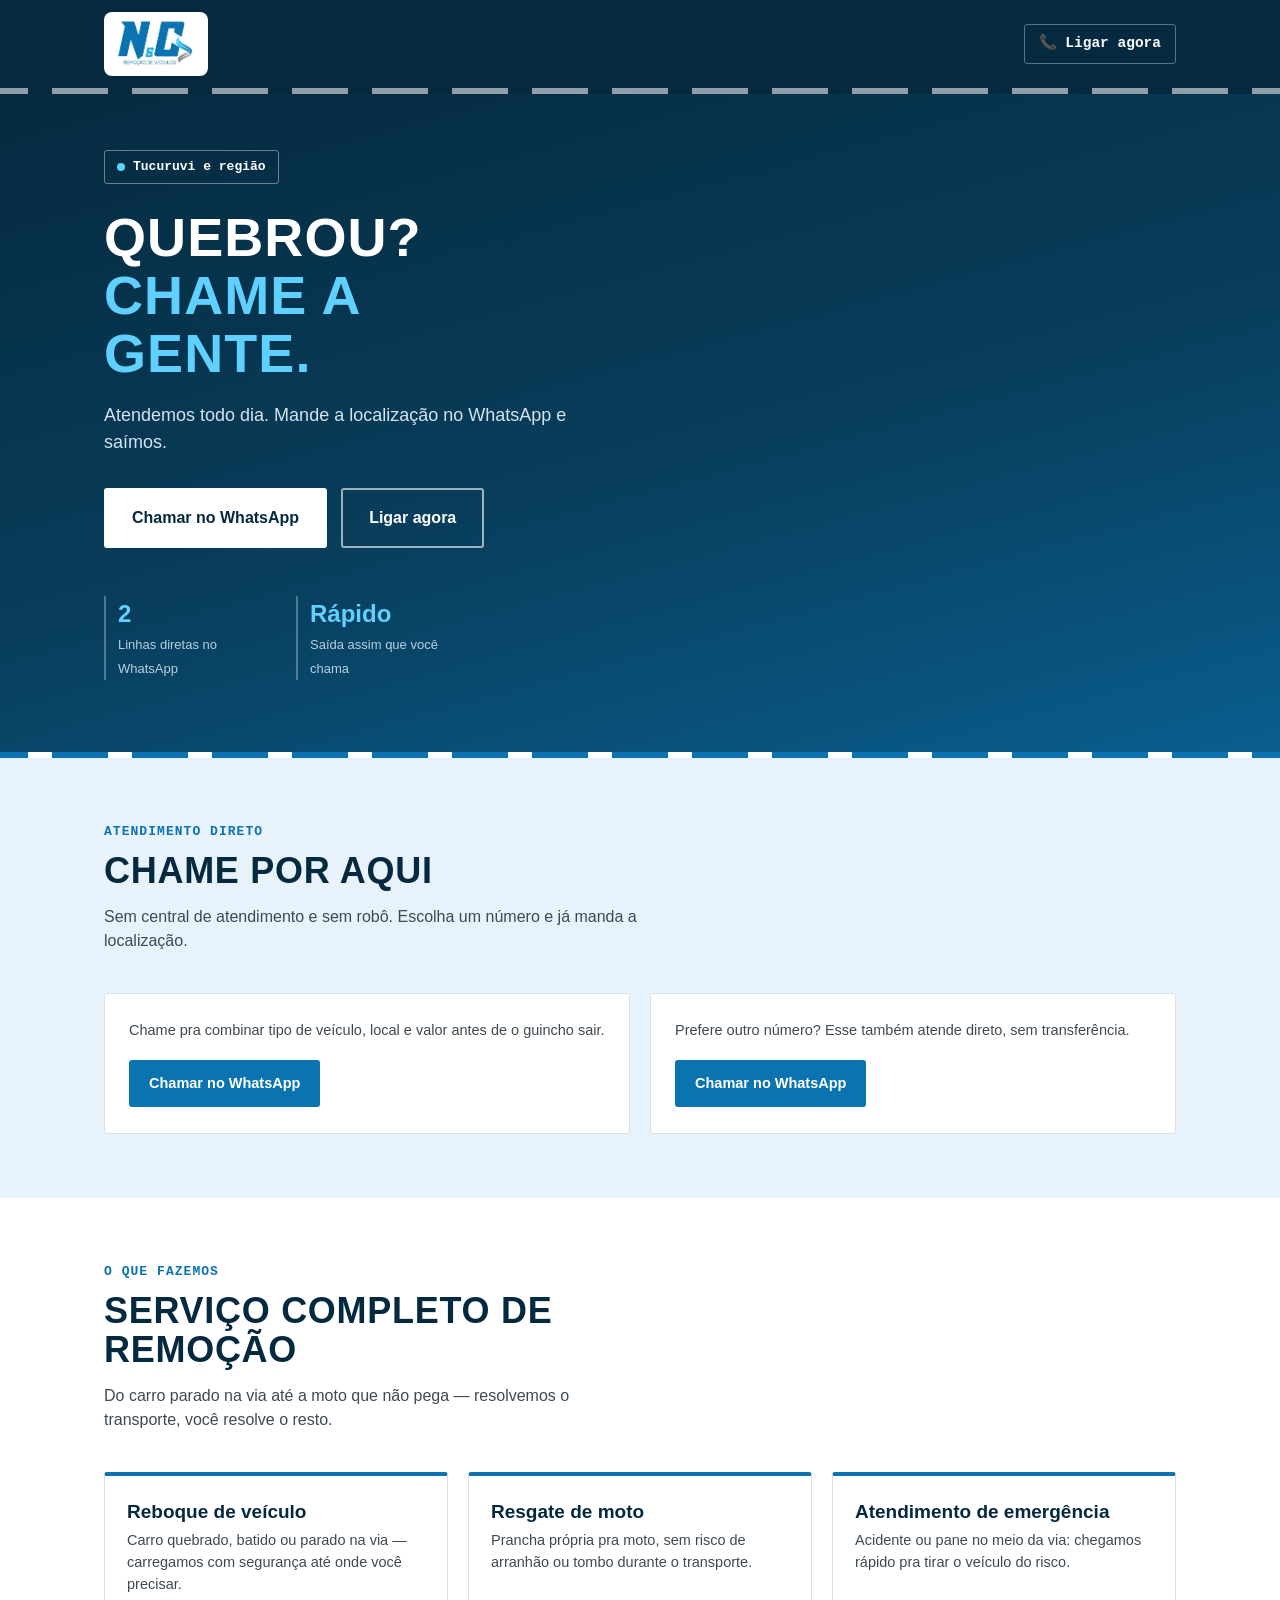
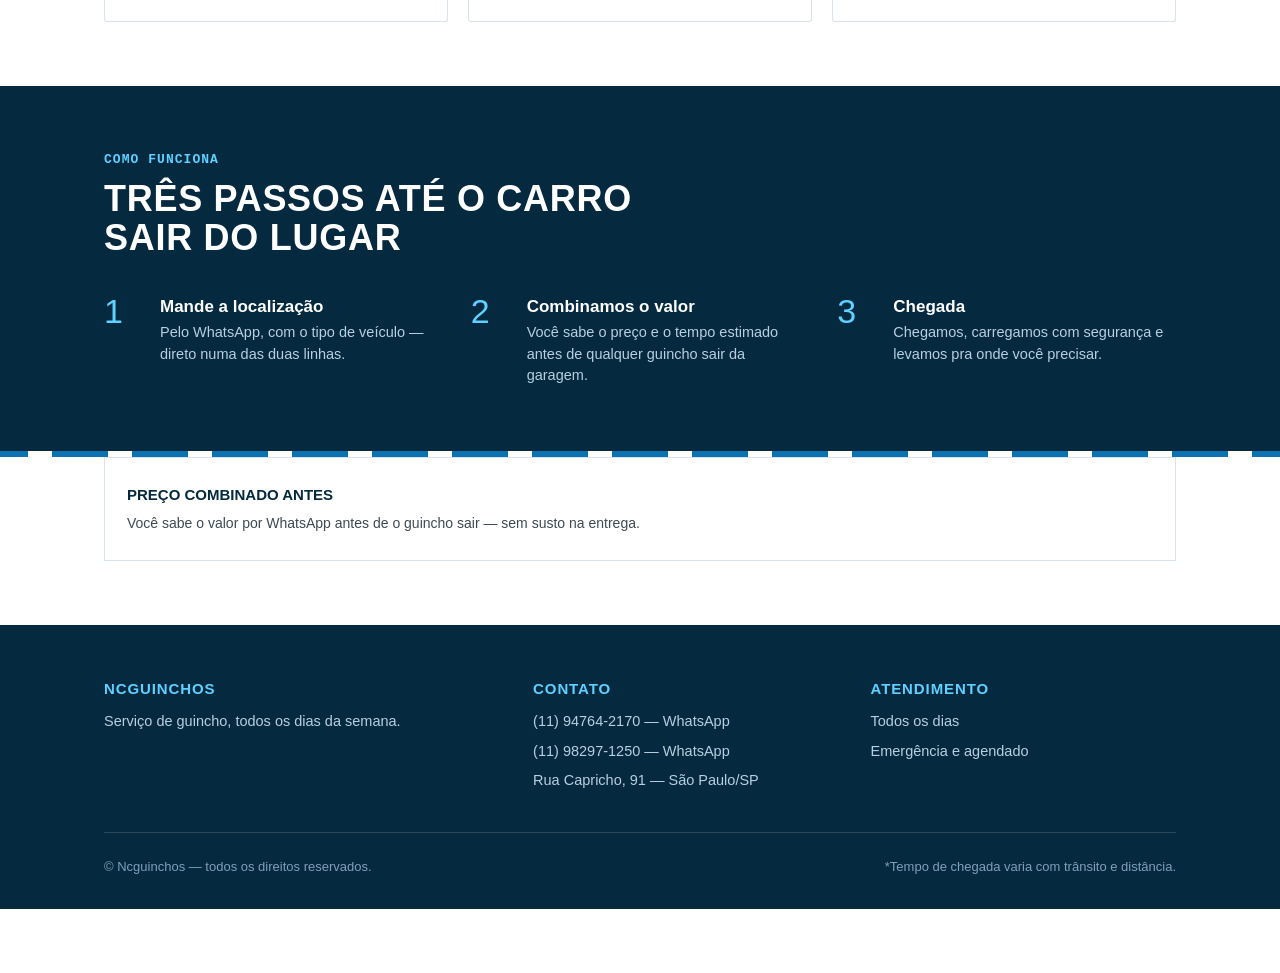
==== commit 941462bf: "Update index.html" ====
--- a/index.html
+++ b/index.html
@@ -213,7 +213,7 @@
   <!-- HERO -->
   <section class="hero">
     <div class="wrap">
-      <span class="hero-tag">Tucuruvi e região · 24 horas</span>
+      <span class="hero-tag">Tucuruvi e região </span>
       <h1>Quebrou? <em>Chame a gente.</em></h1>
       <p class="lead">Atendemos todo dia. Mande a localização no WhatsApp e saímos.</p>
 
@@ -273,10 +273,6 @@
           <p>Prancha própria pra moto, sem risco de arranhão ou tombo durante o transporte.</p>
         </div>
         <div class="servico-card">
-          <h3>Socorro mecânico</h3>
-          <p>Bateria descarregada, sem combustível ou trava simples resolvida ali mesmo, sem precisar rebocar.</p>
-        </div>
-        <div class="servico-card">
           <h3>Atendimento de emergência</h3>
           <p>Acidente ou pane no meio da via: chegamos rápido pra tirar o veículo do risco.</p>
         </div>
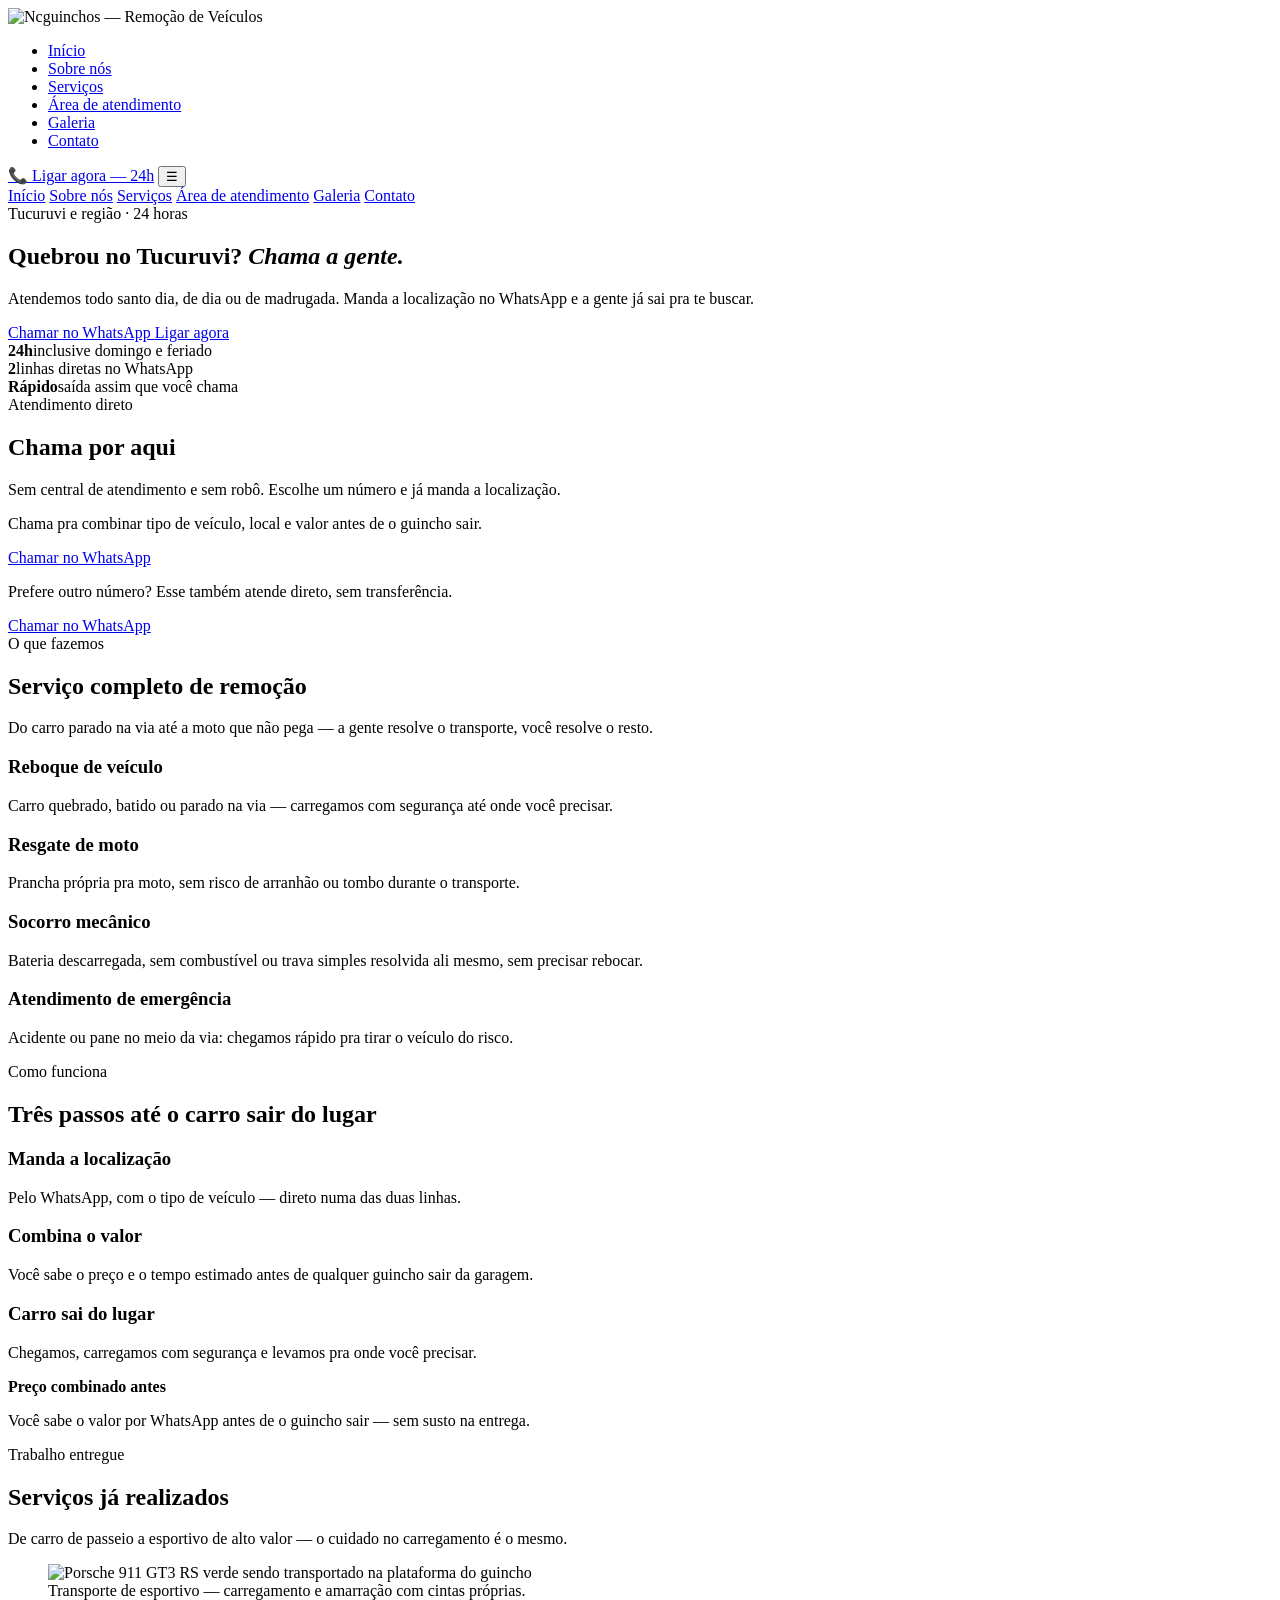
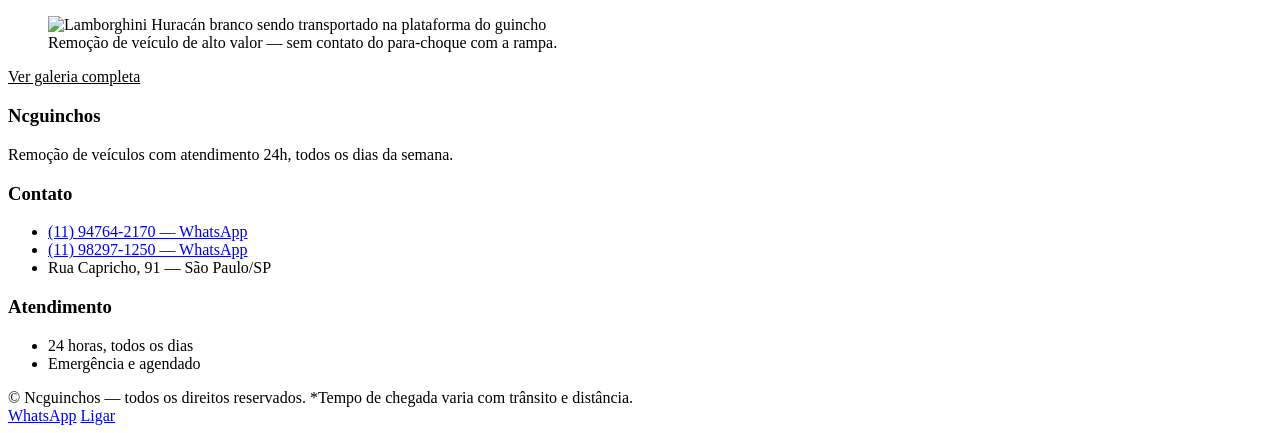
==== commit f1ea26ee: "Adiciona novas páginas e galeria" ====
--- a/index.html
+++ b/index.html
@@ -3,8 +3,8 @@
 <head>
 <meta charset="UTF-8">
 <meta name="viewport" content="width=device-width, initial-scale=1.0">
-<title>Ncguinchos — Serviço de guincho</title>
-<meta name="description" content="Serviço de guincho e remoção de veículos - chame direto no WhatsApp.">
+<title>Ncguinchos — Remoção de Veículos 24h</title>
+<meta name="description" content="Guincho e remoção de veículos com atendimento 24 horas. Reboque, socorro mecânico e resgate de moto — chama direto no WhatsApp.">
 
 <!-- 🔒 SEGURANÇA (Lei 15): headers de segurança básicos via meta tag. -->
 <meta http-equiv="Content-Security-Policy" content="default-src 'self'; style-src 'self' 'unsafe-inline' fonts.googleapis.com; font-src fonts.gstatic.com; img-src 'self' data:; script-src 'self'; connect-src 'self'; frame-ancestors 'none'; base-uri 'self';">
@@ -13,6 +13,7 @@
 <link rel="preconnect" href="https://fonts.googleapis.com">
 <link rel="preconnect" href="https://fonts.gstatic.com" crossorigin>
 <link href="https://fonts.googleapis.com/css2?family=Oswald:wght@500;600;700&family=Inter:wght@400;500;600;700&family=JetBrains+Mono:wght@500;600&display=swap" rel="stylesheet">
+<link rel="stylesheet" href="assets/style.css">
 
 <!-- 🔒 SEGURANÇA: JSON-LD é dado estruturado, não é executado — seguro por natureza. -->
 <script type="application/ld+json">
@@ -32,180 +33,33 @@
 }
 </script>
 
-<style>
-  :root{
-    --azul:#0B73B0;
-    --azul-escuro:#083E5C;
-    --azul-profundo:#052A3F;
-    --azul-claro:#E8F2FA;
-    --branco:#FFFFFF;
-    --cinza-texto:#3E4A52;
-    --cinza-linha:#D7E3EC;
-    --font-display:'Oswald', sans-serif;
-    --font-body:'Inter', sans-serif;
-    --font-mono:'JetBrains Mono', monospace;
-    --radius:3px;
-  }
-
-  *{box-sizing:border-box; margin:0; padding:0;}
-  html{scroll-behavior:smooth;}
-  @media (prefers-reduced-motion: reduce){
-    html{scroll-behavior:auto;}
-    *{animation-duration:0.01ms !important; animation-iteration-count:1 !important; transition-duration:0.01ms !important;}
-  }
-
-  body{
-    font-family:var(--font-body);
-    color:var(--azul-profundo);
-    background:var(--branco);
-    line-height:1.5;
-    -webkit-font-smoothing:antialiased;
-    padding-bottom:64px;
-  }
-
-  img{max-width:100%; display:block;}
-  a{color:inherit;}
-  a:focus-visible, button:focus-visible{
-    outline:3px solid var(--azul);
-    outline-offset:2px;
-  }
-
-  .wrap{max-width:1120px; margin:0 auto; padding:0 24px;}
-  h1,h2,h3{font-family:var(--font-display); text-transform:uppercase; letter-spacing:0.02em; line-height:1.08;}
-
-  /* ---------- linha de estrada (elemento assinatura) ---------- */
-  .road-line{
-    height:6px;
-    background-image:repeating-linear-gradient(90deg, var(--branco) 0 28px, transparent 28px 52px);
-    background-size:80px 6px;
-    animation:drive 6s linear infinite;
-    opacity:0.55;
-  }
-  @keyframes drive{ to{ background-position:-80px 0; } }
-
-  /* ---------- header ---------- */
-  header{ background:var(--azul-profundo); position:sticky; top:0; z-index:40; }
-  .nav{ display:flex; align-items:center; justify-content:space-between; padding:12px 24px; gap:16px; }
-  .logo-box{
-    background:var(--branco); border-radius:8px; padding:6px 10px;
-    height:64px; display:flex; align-items:center; justify-content:center;
-    flex-shrink:0;
-  }
-  .logo-box img{ height:100%; width:auto; object-fit:contain; display:block; }
-  .nav-left{ display:flex; align-items:center; gap:12px; }
-  .nav-phone{
-    font-family:var(--font-mono); font-weight:600; font-size:14.5px;
-    color:var(--branco); text-decoration:none; display:none;
-    border:1px solid rgba(255,255,255,0.35); padding:8px 14px; border-radius:var(--radius);
-  }
-  .nav-phone:hover{ background:rgba(255,255,255,0.08); }
-  @media(min-width:720px){ .nav-phone{display:block;} }
-
-  /* ---------- hero ---------- */
-  .hero{ background:linear-gradient(165deg, var(--azul-profundo) 0%, var(--azul-escuro) 55%, var(--azul) 130%); color:var(--branco); padding:56px 0 72px; }
-  .hero-tag{
-    display:inline-flex; align-items:center; gap:8px;
-    font-family:var(--font-mono); font-size:13px; font-weight:600;
-    color:var(--branco); border:1px solid rgba(255,255,255,0.4);
-    padding:6px 12px; border-radius:var(--radius); margin-bottom:24px;
-  }
-  .hero-tag::before{
-    content:''; width:8px; height:8px; background:#5FD0FF; border-radius:50%;
-    animation:pulse 1.8s ease-in-out infinite;
-  }
-  @keyframes pulse{ 0%,100%{opacity:1;} 50%{opacity:0.35;} }
-
-  .hero h1{ font-size:clamp(32px, 5.6vw, 54px); color:var(--branco); max-width:15ch; }
-  .hero h1 em{ font-style:normal; color:#5FD0FF; }
-  .hero p.lead{ font-size:18px; color:#D3E4EF; max-width:48ch; margin-top:20px; }
-
-  .cta-row{ display:flex; flex-wrap:wrap; gap:14px; margin-top:32px; }
-  .btn{
-    font-family:var(--font-body); font-weight:700; font-size:16px;
-    padding:16px 26px; border-radius:var(--radius); text-decoration:none;
-    display:inline-flex; align-items:center; gap:10px; border:2px solid transparent;
-    transition:transform .15s ease, background .15s ease;
-  }
-  .btn:hover{ transform:translateY(-2px); }
-  .btn-primary{ background:var(--branco); color:var(--azul-profundo); }
-  .btn-primary:hover{ background:#DCEBF7; }
-  .btn-outline{ border-color:rgba(255,255,255,0.6); color:var(--branco); }
-  .btn-outline:hover{ background:rgba(255,255,255,0.08); }
-
-  .hero-stats{ display:grid; grid-template-columns:repeat(3,1fr); gap:16px; margin-top:48px; max-width:560px; }
-  .hero-stats div{ border-left:2px solid rgba(255,255,255,0.3); padding-left:12px; }
-  .hero-stats strong{ display:block; font-family:var(--font-display); font-size:24px; color:#5FD0FF; }
-  .hero-stats span{ font-size:13px; color:#B7CFE0; }
-
-  /* ---------- seções gerais ---------- */
-  section{ padding:64px 0; }
-  .eyebrow{ font-family:var(--font-mono); font-size:13px; font-weight:600; color:var(--azul); text-transform:uppercase; letter-spacing:0.08em; margin-bottom:10px; }
-  .section-head{ max-width:60ch; margin-bottom:40px; }
-  .section-head h2{ font-size:clamp(25px,4vw,36px); color:var(--azul-profundo); }
-  .section-head p{ margin-top:14px; color:var(--cinza-texto); font-size:16px; }
-
-  /* ---------- linhas de contato ---------- */
-  .linhas{ background:var(--azul-claro); }
-  .linhas-grid{ display:grid; gap:20px; grid-template-columns:repeat(auto-fit, minmax(260px,1fr)); }
-  .linha-card{
-    background:var(--branco); border:1px solid var(--cinza-linha); border-radius:var(--radius);
-    padding:26px 24px; display:flex; flex-direction:column; gap:14px;
-  }
-  .linha-card p{ font-size:14.5px; color:var(--cinza-texto); }
-  .linha-card .btn{ align-self:flex-start; font-size:14.5px; padding:11px 18px; background:var(--azul); color:var(--branco); margin-top:4px; }
-  .linha-card .btn:hover{ background:var(--azul-escuro); }
-
-  /* ---------- serviços ---------- */
-  .servicos-grid{ display:grid; gap:20px; grid-template-columns:repeat(auto-fit, minmax(240px,1fr)); }
-  .servico-card{ background:var(--branco); border:1px solid var(--cinza-linha); border-top:4px solid var(--azul); padding:26px 22px; border-radius:var(--radius); }
-  .servico-card h3{ font-size:19px; text-transform:none; letter-spacing:0; margin-bottom:8px; color:var(--azul-profundo); }
-  .servico-card p{ font-size:14.5px; color:var(--cinza-texto); }
-
-  /* ---------- como funciona ---------- */
-  .como-funciona{ background:var(--azul-profundo); color:var(--branco); }
-  .como-funciona .section-head p{ color:#B7CFE0; }
-  .como-funciona .eyebrow{ color:#5FD0FF; }
-  .como-funciona .section-head h2{ color:var(--branco); }
-  .steps{ display:grid; gap:28px; grid-template-columns:repeat(auto-fit, minmax(220px,1fr)); counter-reset:step; }
-  .step{ position:relative; padding-left:56px; }
-  .step::before{ counter-increment:step; content:counter(step); position:absolute; left:0; top:-4px; font-family:var(--font-display); font-size:34px; color:#5FD0FF; line-height:1; }
-  .step h3{ font-size:17px; text-transform:none; letter-spacing:0; margin-bottom:6px; }
-  .step p{ font-size:14.5px; color:#B7CFE0; }
-
-  /* ---------- diferenciais ---------- */
-  .diferenciais{ display:grid; gap:2px; grid-template-columns:repeat(auto-fit, minmax(200px,1fr)); background:var(--cinza-linha); border:1px solid var(--cinza-linha); }
-  .diferencial{ background:var(--branco); padding:26px 22px; }
-  .diferencial strong{ display:block; font-family:var(--font-display); font-size:15px; text-transform:uppercase; margin-bottom:6px; color:var(--azul-profundo); }
-  .diferencial p{ font-size:14px; color:var(--cinza-texto); }
-
-  /* ---------- contato / footer ---------- */
-  footer{ background:var(--azul-profundo); color:var(--branco); padding:56px 0 32px; }
-  .footer-grid{ display:grid; gap:32px; grid-template-columns:1.3fr 1fr 1fr; }
-  @media(max-width:760px){ .footer-grid{ grid-template-columns:1fr; } }
-  footer h3{ font-size:15px; text-transform:uppercase; letter-spacing:0.06em; color:#5FD0FF; margin-bottom:14px; }
-  footer p, footer li{ font-size:14.5px; color:#B7CFE0; }
-  footer ul{ list-style:none; display:flex; flex-direction:column; gap:8px; }
-  footer a{ text-decoration:none; }
-  footer a:hover{ color:#5FD0FF; }
-  .footer-bottom{ margin-top:40px; padding-top:24px; border-top:1px solid rgba(255,255,255,0.15); font-size:13px; color:#7FA0B8; display:flex; flex-wrap:wrap; justify-content:space-between; gap:10px; }
-
-  /* ---------- barra fixa mobile ---------- */
-  .sticky-cta{ position:fixed; bottom:0; left:0; right:0; z-index:50; display:flex; background:var(--azul-profundo); border-top:2px solid var(--azul); }
-  .sticky-cta a{ flex:1; text-align:center; padding:16px 8px; font-weight:700; font-size:15px; text-decoration:none; }
-  .sticky-cta .whats{ background:var(--branco); color:var(--azul-profundo); }
-  .sticky-cta .call{ color:var(--branco); }
-  @media(min-width:720px){ .sticky-cta{ display:none; } }
-</style>
 </head>
 <body>
 
 <header>
   <div class="nav wrap">
     <div class="nav-left">
-      <div class="logo-box"><img src="[data-uri]" alt="Ncguinchos — Remoção de Veículos"></div>
-    </div>
-    <a class="nav-phone" href="tel:+5511947642170">📞 Ligar agora </a>
+      <div class="logo-box"><img src="assets/img/logo.png" alt="Ncguinchos — Remoção de Veículos"></div>
+      <ul class="menu">
+        <li><a href="index.html" class="ativo">Início</a></li>
+        <li><a href="sobre.html">Sobre nós</a></li>
+        <li><a href="servicos.html">Serviços</a></li>
+        <li><a href="area-atendimento.html">Área de atendimento</a></li>
+        <li><a href="galeria.html">Galeria</a></li>
+        <li><a href="contato.html">Contato</a></li>
+      </ul>
+    </div>
+    <a class="nav-phone" href="tel:+5511947642170">📞 Ligar agora — 24h</a>
+    <button class="menu-toggle" id="menuToggle" aria-expanded="false" aria-controls="menuMobile" aria-label="Abrir menu">☰</button>
   </div>
+  <nav class="menu-mobile" id="menuMobile">
+    <a href="index.html" class="ativo">Início</a>
+    <a href="sobre.html">Sobre nós</a>
+    <a href="servicos.html">Serviços</a>
+    <a href="area-atendimento.html">Área de atendimento</a>
+    <a href="galeria.html">Galeria</a>
+    <a href="contato.html">Contato</a>
+  </nav>
   <div class="road-line" aria-hidden="true"></div>
 </header>
 
@@ -213,9 +67,9 @@
   <!-- HERO -->
   <section class="hero">
     <div class="wrap">
-      <span class="hero-tag">Tucuruvi e região </span>
-      <h1>Quebrou? <em>Chame a gente.</em></h1>
-      <p class="lead">Atendemos todo dia. Mande a localização no WhatsApp e saímos.</p>
+      <span class="hero-tag">Tucuruvi e região · 24 horas</span>
+      <h1>Quebrou no Tucuruvi? <em>Chama a gente.</em></h1>
+      <p class="lead">Atendemos todo santo dia, de dia ou de madrugada. Manda a localização no WhatsApp e a gente já sai pra te buscar.</p>
 
       <div class="cta-row">
         <a class="btn btn-primary" href="https://wa.me/5511947642170?text=Oi!%20Preciso%20de%20um%20guincho." target="_blank" rel="noopener noreferrer">
@@ -227,8 +81,9 @@
       </div>
 
       <div class="hero-stats">
-        <div><strong>2</strong><span>Linhas diretas no WhatsApp</span></div>
-        <div><strong>Rápido</strong><span>Saída assim que você chama</span></div>
+        <div><strong>24h</strong><span>inclusive domingo e feriado</span></div>
+        <div><strong>2</strong><span>linhas diretas no WhatsApp</span></div>
+        <div><strong>Rápido</strong><span>saída assim que você chama</span></div>
       </div>
     </div>
   </section>
@@ -239,12 +94,12 @@
     <div class="wrap">
       <div class="section-head">
         <div class="eyebrow">Atendimento direto</div>
-        <h2>Chame por aqui</h2>
-        <p>Sem central de atendimento e sem robô. Escolha um número e já manda a localização.</p>
+        <h2>Chama por aqui</h2>
+        <p>Sem central de atendimento e sem robô. Escolhe um número e já manda a localização.</p>
       </div>
       <div class="linhas-grid">
         <div class="linha-card">
-          <p>Chame pra combinar tipo de veículo, local e valor antes de o guincho sair.</p>
+          <p>Chama pra combinar tipo de veículo, local e valor antes de o guincho sair.</p>
           <a class="btn" href="https://wa.me/5511947642170?text=Oi!%20Preciso%20de%20um%20guincho." target="_blank" rel="noopener noreferrer">Chamar no WhatsApp</a>
         </div>
         <div class="linha-card">
@@ -261,7 +116,7 @@
       <div class="section-head">
         <div class="eyebrow">O que fazemos</div>
         <h2>Serviço completo de remoção</h2>
-        <p>Do carro parado na via até a moto que não pega — resolvemos o transporte, você resolve o resto.</p>
+        <p>Do carro parado na via até a moto que não pega — a gente resolve o transporte, você resolve o resto.</p>
       </div>
       <div class="servicos-grid">
         <div class="servico-card">
@@ -273,6 +128,10 @@
           <p>Prancha própria pra moto, sem risco de arranhão ou tombo durante o transporte.</p>
         </div>
         <div class="servico-card">
+          <h3>Socorro mecânico</h3>
+          <p>Bateria descarregada, sem combustível ou trava simples resolvida ali mesmo, sem precisar rebocar.</p>
+        </div>
+        <div class="servico-card">
           <h3>Atendimento de emergência</h3>
           <p>Acidente ou pane no meio da via: chegamos rápido pra tirar o veículo do risco.</p>
         </div>
@@ -289,15 +148,15 @@
       </div>
       <div class="steps">
         <div class="step">
-          <h3>Mande a localização</h3>
+          <h3>Manda a localização</h3>
           <p>Pelo WhatsApp, com o tipo de veículo — direto numa das duas linhas.</p>
         </div>
         <div class="step">
-          <h3>Combinamos o valor</h3>
+          <h3>Combina o valor</h3>
           <p>Você sabe o preço e o tempo estimado antes de qualquer guincho sair da garagem.</p>
         </div>
         <div class="step">
-          <h3>Chegada</h3>
+          <h3>Carro sai do lugar</h3>
           <p>Chegamos, carregamos com segurança e levamos pra onde você precisar.</p>
         </div>
       </div>
@@ -313,6 +172,30 @@
           <strong>Preço combinado antes</strong>
           <p>Você sabe o valor por WhatsApp antes de o guincho sair — sem susto na entrega.</p>
         </div>
+      </div>
+    </div>
+  </section>
+
+  <!-- GALERIA (TEASER) -->
+  <section class="galeria-teaser">
+    <div class="wrap">
+      <div class="section-head">
+        <div class="eyebrow">Trabalho entregue</div>
+        <h2>Serviços já realizados</h2>
+        <p>De carro de passeio a esportivo de alto valor — o cuidado no carregamento é o mesmo.</p>
+      </div>
+      <div class="galeria-teaser-grid">
+        <figure>
+          <div class="foto-wrap"><img src="assets/img/servico-porsche.jpeg" alt="Porsche 911 GT3 RS verde sendo transportado na plataforma do guincho" loading="lazy"></div>
+          <figcaption>Transporte de esportivo — carregamento e amarração com cintas próprias.</figcaption>
+        </figure>
+        <figure>
+          <div class="foto-wrap"><img src="assets/img/servico-lamborghini.jpeg" alt="Lamborghini Huracán branco sendo transportado na plataforma do guincho" loading="lazy"></div>
+          <figcaption>Remoção de veículo de alto valor — sem contato do para-choque com a rampa.</figcaption>
+        </figure>
+      </div>
+      <div class="ver-todas">
+        <a class="btn" style="background:var(--azul); color:var(--branco);" href="galeria.html">Ver galeria completa</a>
       </div>
     </div>
   </section>
@@ -323,7 +206,7 @@
     <div class="footer-grid">
       <div>
         <h3>Ncguinchos</h3>
-        <p>Serviço de guincho, todos os dias da semana.</p>
+        <p>Remoção de veículos com atendimento 24h, todos os dias da semana.</p>
       </div>
       <div>
         <h3>Contato</h3>
@@ -336,7 +219,7 @@
       <div>
         <h3>Atendimento</h3>
         <ul>
-          <li>Todos os dias</li>
+          <li>24 horas, todos os dias</li>
           <li>Emergência e agendado</li>
         </ul>
       </div>
@@ -357,6 +240,16 @@
 <script>
   // 🔒 SEGURANÇA (Lei 10): textContent nunca interpreta HTML — seguro contra XSS por padrão.
   document.getElementById('ano').textContent = new Date().getFullYear();
+
+  // Menu mobile (mesma lógica em todas as páginas)
+  var menuToggle = document.getElementById('menuToggle');
+  var menuMobile = document.getElementById('menuMobile');
+  if (menuToggle && menuMobile) {
+    menuToggle.addEventListener('click', function(){
+      var aberto = menuMobile.classList.toggle('aberto');
+      menuToggle.setAttribute('aria-expanded', aberto ? 'true' : 'false');
+    });
+  }
 </script>
 
 </body>
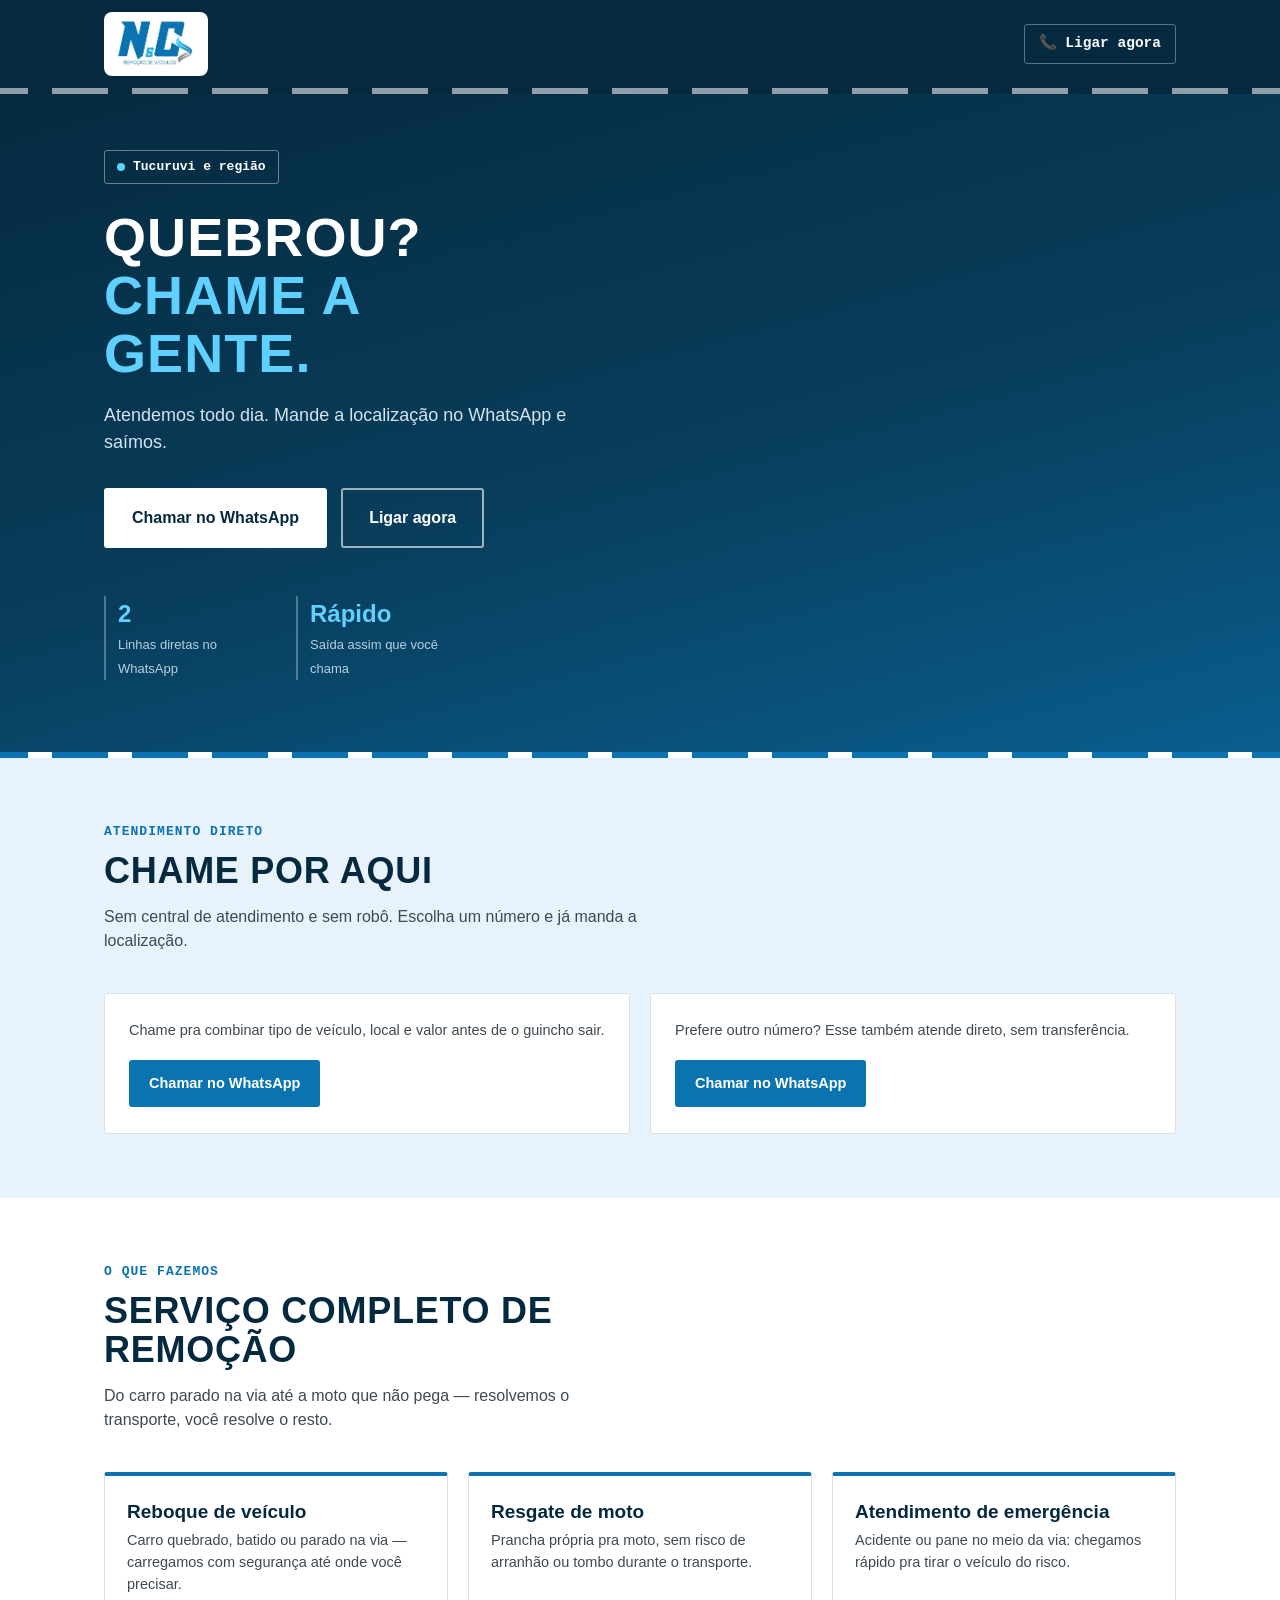
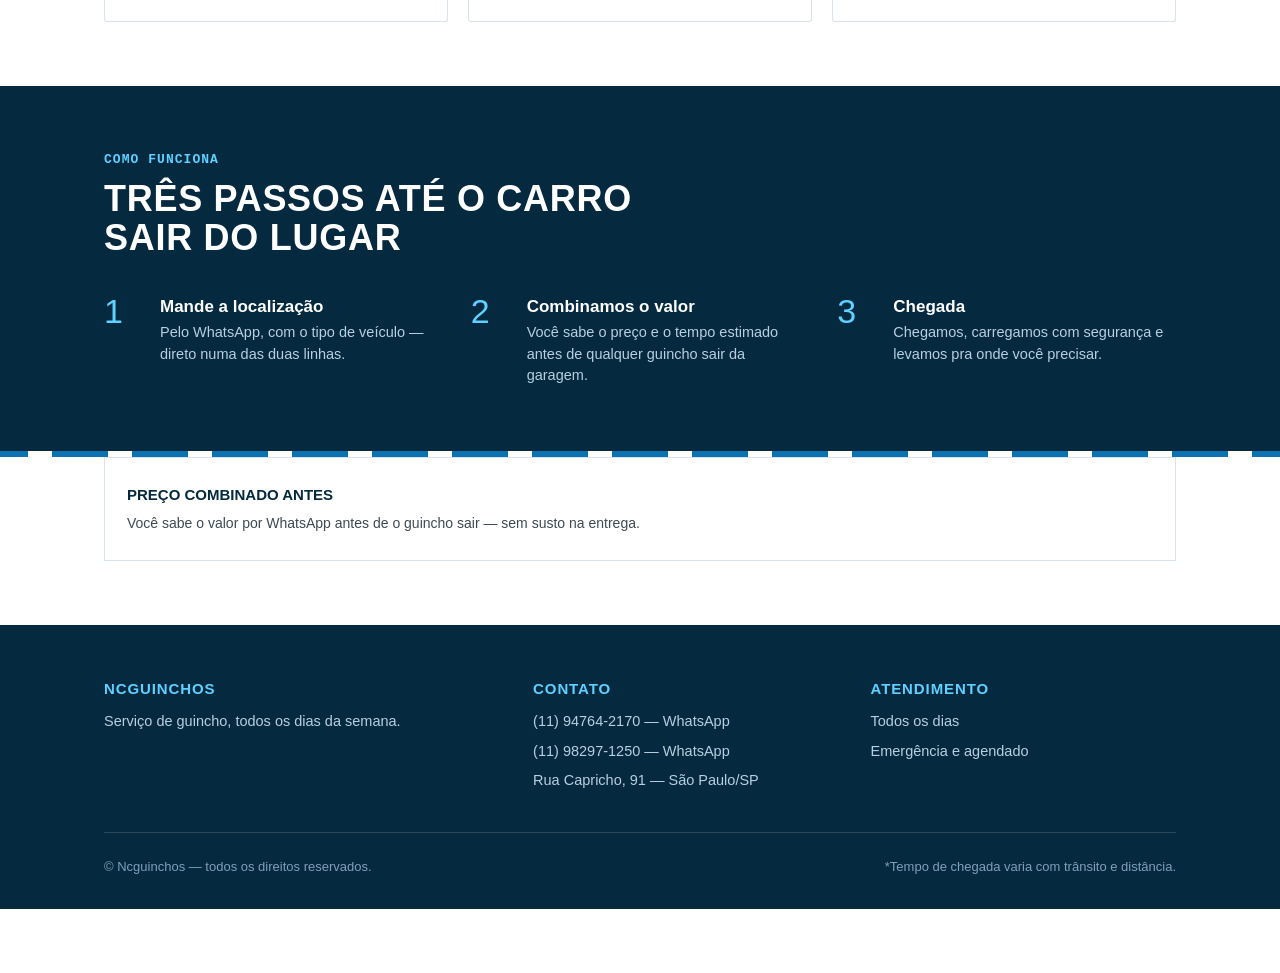
==== commit 4498d788: "Update index.html" ====
--- a/index.html
+++ b/index.html
@@ -3,8 +3,8 @@
 <head>
 <meta charset="UTF-8">
 <meta name="viewport" content="width=device-width, initial-scale=1.0">
-<title>Ncguinchos — Remoção de Veículos 24h</title>
-<meta name="description" content="Guincho e remoção de veículos com atendimento 24 horas. Reboque, socorro mecânico e resgate de moto — chama direto no WhatsApp.">
+<title>Ncguinchos — Serviço de guincho</title>
+<meta name="description" content="Serviço de guincho e remoção de veículos - chame direto no WhatsApp.">
 
 <!-- 🔒 SEGURANÇA (Lei 15): headers de segurança básicos via meta tag. -->
 <meta http-equiv="Content-Security-Policy" content="default-src 'self'; style-src 'self' 'unsafe-inline' fonts.googleapis.com; font-src fonts.gstatic.com; img-src 'self' data:; script-src 'self'; connect-src 'self'; frame-ancestors 'none'; base-uri 'self';">
@@ -13,7 +13,6 @@
 <link rel="preconnect" href="https://fonts.googleapis.com">
 <link rel="preconnect" href="https://fonts.gstatic.com" crossorigin>
 <link href="https://fonts.googleapis.com/css2?family=Oswald:wght@500;600;700&family=Inter:wght@400;500;600;700&family=JetBrains+Mono:wght@500;600&display=swap" rel="stylesheet">
-<link rel="stylesheet" href="assets/style.css">
 
 <!-- 🔒 SEGURANÇA: JSON-LD é dado estruturado, não é executado — seguro por natureza. -->
 <script type="application/ld+json">
@@ -33,33 +32,180 @@
 }
 </script>
 
+<style>
+  :root{
+    --azul:#0B73B0;
+    --azul-escuro:#083E5C;
+    --azul-profundo:#052A3F;
+    --azul-claro:#E8F2FA;
+    --branco:#FFFFFF;
+    --cinza-texto:#3E4A52;
+    --cinza-linha:#D7E3EC;
+    --font-display:'Oswald', sans-serif;
+    --font-body:'Inter', sans-serif;
+    --font-mono:'JetBrains Mono', monospace;
+    --radius:3px;
+  }
+
+  *{box-sizing:border-box; margin:0; padding:0;}
+  html{scroll-behavior:smooth;}
+  @media (prefers-reduced-motion: reduce){
+    html{scroll-behavior:auto;}
+    *{animation-duration:0.01ms !important; animation-iteration-count:1 !important; transition-duration:0.01ms !important;}
+  }
+
+  body{
+    font-family:var(--font-body);
+    color:var(--azul-profundo);
+    background:var(--branco);
+    line-height:1.5;
+    -webkit-font-smoothing:antialiased;
+    padding-bottom:64px;
+  }
+
+  img{max-width:100%; display:block;}
+  a{color:inherit;}
+  a:focus-visible, button:focus-visible{
+    outline:3px solid var(--azul);
+    outline-offset:2px;
+  }
+
+  .wrap{max-width:1120px; margin:0 auto; padding:0 24px;}
+  h1,h2,h3{font-family:var(--font-display); text-transform:uppercase; letter-spacing:0.02em; line-height:1.08;}
+
+  /* ---------- linha de estrada (elemento assinatura) ---------- */
+  .road-line{
+    height:6px;
+    background-image:repeating-linear-gradient(90deg, var(--branco) 0 28px, transparent 28px 52px);
+    background-size:80px 6px;
+    animation:drive 6s linear infinite;
+    opacity:0.55;
+  }
+  @keyframes drive{ to{ background-position:-80px 0; } }
+
+  /* ---------- header ---------- */
+  header{ background:var(--azul-profundo); position:sticky; top:0; z-index:40; }
+  .nav{ display:flex; align-items:center; justify-content:space-between; padding:12px 24px; gap:16px; }
+  .logo-box{
+    background:var(--branco); border-radius:8px; padding:6px 10px;
+    height:64px; display:flex; align-items:center; justify-content:center;
+    flex-shrink:0;
+  }
+  .logo-box img{ height:100%; width:auto; object-fit:contain; display:block; }
+  .nav-left{ display:flex; align-items:center; gap:12px; }
+  .nav-phone{
+    font-family:var(--font-mono); font-weight:600; font-size:14.5px;
+    color:var(--branco); text-decoration:none; display:none;
+    border:1px solid rgba(255,255,255,0.35); padding:8px 14px; border-radius:var(--radius);
+  }
+  .nav-phone:hover{ background:rgba(255,255,255,0.08); }
+  @media(min-width:720px){ .nav-phone{display:block;} }
+
+  /* ---------- hero ---------- */
+  .hero{ background:linear-gradient(165deg, var(--azul-profundo) 0%, var(--azul-escuro) 55%, var(--azul) 130%); color:var(--branco); padding:56px 0 72px; }
+  .hero-tag{
+    display:inline-flex; align-items:center; gap:8px;
+    font-family:var(--font-mono); font-size:13px; font-weight:600;
+    color:var(--branco); border:1px solid rgba(255,255,255,0.4);
+    padding:6px 12px; border-radius:var(--radius); margin-bottom:24px;
+  }
+  .hero-tag::before{
+    content:''; width:8px; height:8px; background:#5FD0FF; border-radius:50%;
+    animation:pulse 1.8s ease-in-out infinite;
+  }
+  @keyframes pulse{ 0%,100%{opacity:1;} 50%{opacity:0.35;} }
+
+  .hero h1{ font-size:clamp(32px, 5.6vw, 54px); color:var(--branco); max-width:15ch; }
+  .hero h1 em{ font-style:normal; color:#5FD0FF; }
+  .hero p.lead{ font-size:18px; color:#D3E4EF; max-width:48ch; margin-top:20px; }
+
+  .cta-row{ display:flex; flex-wrap:wrap; gap:14px; margin-top:32px; }
+  .btn{
+    font-family:var(--font-body); font-weight:700; font-size:16px;
+    padding:16px 26px; border-radius:var(--radius); text-decoration:none;
+    display:inline-flex; align-items:center; gap:10px; border:2px solid transparent;
+    transition:transform .15s ease, background .15s ease;
+  }
+  .btn:hover{ transform:translateY(-2px); }
+  .btn-primary{ background:var(--branco); color:var(--azul-profundo); }
+  .btn-primary:hover{ background:#DCEBF7; }
+  .btn-outline{ border-color:rgba(255,255,255,0.6); color:var(--branco); }
+  .btn-outline:hover{ background:rgba(255,255,255,0.08); }
+
+  .hero-stats{ display:grid; grid-template-columns:repeat(3,1fr); gap:16px; margin-top:48px; max-width:560px; }
+  .hero-stats div{ border-left:2px solid rgba(255,255,255,0.3); padding-left:12px; }
+  .hero-stats strong{ display:block; font-family:var(--font-display); font-size:24px; color:#5FD0FF; }
+  .hero-stats span{ font-size:13px; color:#B7CFE0; }
+
+  /* ---------- seções gerais ---------- */
+  section{ padding:64px 0; }
+  .eyebrow{ font-family:var(--font-mono); font-size:13px; font-weight:600; color:var(--azul); text-transform:uppercase; letter-spacing:0.08em; margin-bottom:10px; }
+  .section-head{ max-width:60ch; margin-bottom:40px; }
+  .section-head h2{ font-size:clamp(25px,4vw,36px); color:var(--azul-profundo); }
+  .section-head p{ margin-top:14px; color:var(--cinza-texto); font-size:16px; }
+
+  /* ---------- linhas de contato ---------- */
+  .linhas{ background:var(--azul-claro); }
+  .linhas-grid{ display:grid; gap:20px; grid-template-columns:repeat(auto-fit, minmax(260px,1fr)); }
+  .linha-card{
+    background:var(--branco); border:1px solid var(--cinza-linha); border-radius:var(--radius);
+    padding:26px 24px; display:flex; flex-direction:column; gap:14px;
+  }
+  .linha-card p{ font-size:14.5px; color:var(--cinza-texto); }
+  .linha-card .btn{ align-self:flex-start; font-size:14.5px; padding:11px 18px; background:var(--azul); color:var(--branco); margin-top:4px; }
+  .linha-card .btn:hover{ background:var(--azul-escuro); }
+
+  /* ---------- serviços ---------- */
+  .servicos-grid{ display:grid; gap:20px; grid-template-columns:repeat(auto-fit, minmax(240px,1fr)); }
+  .servico-card{ background:var(--branco); border:1px solid var(--cinza-linha); border-top:4px solid var(--azul); padding:26px 22px; border-radius:var(--radius); }
+  .servico-card h3{ font-size:19px; text-transform:none; letter-spacing:0; margin-bottom:8px; color:var(--azul-profundo); }
+  .servico-card p{ font-size:14.5px; color:var(--cinza-texto); }
+
+  /* ---------- como funciona ---------- */
+  .como-funciona{ background:var(--azul-profundo); color:var(--branco); }
+  .como-funciona .section-head p{ color:#B7CFE0; }
+  .como-funciona .eyebrow{ color:#5FD0FF; }
+  .como-funciona .section-head h2{ color:var(--branco); }
+  .steps{ display:grid; gap:28px; grid-template-columns:repeat(auto-fit, minmax(220px,1fr)); counter-reset:step; }
+  .step{ position:relative; padding-left:56px; }
+  .step::before{ counter-increment:step; content:counter(step); position:absolute; left:0; top:-4px; font-family:var(--font-display); font-size:34px; color:#5FD0FF; line-height:1; }
+  .step h3{ font-size:17px; text-transform:none; letter-spacing:0; margin-bottom:6px; }
+  .step p{ font-size:14.5px; color:#B7CFE0; }
+
+  /* ---------- diferenciais ---------- */
+  .diferenciais{ display:grid; gap:2px; grid-template-columns:repeat(auto-fit, minmax(200px,1fr)); background:var(--cinza-linha); border:1px solid var(--cinza-linha); }
+  .diferencial{ background:var(--branco); padding:26px 22px; }
+  .diferencial strong{ display:block; font-family:var(--font-display); font-size:15px; text-transform:uppercase; margin-bottom:6px; color:var(--azul-profundo); }
+  .diferencial p{ font-size:14px; color:var(--cinza-texto); }
+
+  /* ---------- contato / footer ---------- */
+  footer{ background:var(--azul-profundo); color:var(--branco); padding:56px 0 32px; }
+  .footer-grid{ display:grid; gap:32px; grid-template-columns:1.3fr 1fr 1fr; }
+  @media(max-width:760px){ .footer-grid{ grid-template-columns:1fr; } }
+  footer h3{ font-size:15px; text-transform:uppercase; letter-spacing:0.06em; color:#5FD0FF; margin-bottom:14px; }
+  footer p, footer li{ font-size:14.5px; color:#B7CFE0; }
+  footer ul{ list-style:none; display:flex; flex-direction:column; gap:8px; }
+  footer a{ text-decoration:none; }
+  footer a:hover{ color:#5FD0FF; }
+  .footer-bottom{ margin-top:40px; padding-top:24px; border-top:1px solid rgba(255,255,255,0.15); font-size:13px; color:#7FA0B8; display:flex; flex-wrap:wrap; justify-content:space-between; gap:10px; }
+
+  /* ---------- barra fixa mobile ---------- */
+  .sticky-cta{ position:fixed; bottom:0; left:0; right:0; z-index:50; display:flex; background:var(--azul-profundo); border-top:2px solid var(--azul); }
+  .sticky-cta a{ flex:1; text-align:center; padding:16px 8px; font-weight:700; font-size:15px; text-decoration:none; }
+  .sticky-cta .whats{ background:var(--branco); color:var(--azul-profundo); }
+  .sticky-cta .call{ color:var(--branco); }
+  @media(min-width:720px){ .sticky-cta{ display:none; } }
+</style>
 </head>
 <body>
 
 <header>
   <div class="nav wrap">
     <div class="nav-left">
-      <div class="logo-box"><img src="assets/img/logo.png" alt="Ncguinchos — Remoção de Veículos"></div>
-      <ul class="menu">
-        <li><a href="index.html" class="ativo">Início</a></li>
-        <li><a href="sobre.html">Sobre nós</a></li>
-        <li><a href="servicos.html">Serviços</a></li>
-        <li><a href="area-atendimento.html">Área de atendimento</a></li>
-        <li><a href="galeria.html">Galeria</a></li>
-        <li><a href="contato.html">Contato</a></li>
-      </ul>
-    </div>
-    <a class="nav-phone" href="tel:+5511947642170">📞 Ligar agora — 24h</a>
-    <button class="menu-toggle" id="menuToggle" aria-expanded="false" aria-controls="menuMobile" aria-label="Abrir menu">☰</button>
+      <div class="logo-box"><img src="[data-uri]" alt="Ncguinchos — Remoção de Veículos"></div>
+    </div>
+    <a class="nav-phone" href="tel:+5511947642170">📞 Ligar agora </a>
   </div>
-  <nav class="menu-mobile" id="menuMobile">
-    <a href="index.html" class="ativo">Início</a>
-    <a href="sobre.html">Sobre nós</a>
-    <a href="servicos.html">Serviços</a>
-    <a href="area-atendimento.html">Área de atendimento</a>
-    <a href="galeria.html">Galeria</a>
-    <a href="contato.html">Contato</a>
-  </nav>
   <div class="road-line" aria-hidden="true"></div>
 </header>
 
@@ -67,9 +213,9 @@
   <!-- HERO -->
   <section class="hero">
     <div class="wrap">
-      <span class="hero-tag">Tucuruvi e região · 24 horas</span>
-      <h1>Quebrou no Tucuruvi? <em>Chama a gente.</em></h1>
-      <p class="lead">Atendemos todo santo dia, de dia ou de madrugada. Manda a localização no WhatsApp e a gente já sai pra te buscar.</p>
+      <span class="hero-tag">Tucuruvi e região </span>
+      <h1>Quebrou? <em>Chame a gente.</em></h1>
+      <p class="lead">Atendemos todo dia. Mande a localização no WhatsApp e saímos.</p>
 
       <div class="cta-row">
         <a class="btn btn-primary" href="https://wa.me/5511947642170?text=Oi!%20Preciso%20de%20um%20guincho." target="_blank" rel="noopener noreferrer">
@@ -81,9 +227,8 @@
       </div>
 
       <div class="hero-stats">
-        <div><strong>24h</strong><span>inclusive domingo e feriado</span></div>
-        <div><strong>2</strong><span>linhas diretas no WhatsApp</span></div>
-        <div><strong>Rápido</strong><span>saída assim que você chama</span></div>
+        <div><strong>2</strong><span>Linhas diretas no WhatsApp</span></div>
+        <div><strong>Rápido</strong><span>Saída assim que você chama</span></div>
       </div>
     </div>
   </section>
@@ -94,12 +239,12 @@
     <div class="wrap">
       <div class="section-head">
         <div class="eyebrow">Atendimento direto</div>
-        <h2>Chama por aqui</h2>
-        <p>Sem central de atendimento e sem robô. Escolhe um número e já manda a localização.</p>
+        <h2>Chame por aqui</h2>
+        <p>Sem central de atendimento e sem robô. Escolha um número e já manda a localização.</p>
       </div>
       <div class="linhas-grid">
         <div class="linha-card">
-          <p>Chama pra combinar tipo de veículo, local e valor antes de o guincho sair.</p>
+          <p>Chame pra combinar tipo de veículo, local e valor antes de o guincho sair.</p>
           <a class="btn" href="https://wa.me/5511947642170?text=Oi!%20Preciso%20de%20um%20guincho." target="_blank" rel="noopener noreferrer">Chamar no WhatsApp</a>
         </div>
         <div class="linha-card">
@@ -116,7 +261,7 @@
       <div class="section-head">
         <div class="eyebrow">O que fazemos</div>
         <h2>Serviço completo de remoção</h2>
-        <p>Do carro parado na via até a moto que não pega — a gente resolve o transporte, você resolve o resto.</p>
+        <p>Do carro parado na via até a moto que não pega — resolvemos o transporte, você resolve o resto.</p>
       </div>
       <div class="servicos-grid">
         <div class="servico-card">
@@ -128,10 +273,6 @@
           <p>Prancha própria pra moto, sem risco de arranhão ou tombo durante o transporte.</p>
         </div>
         <div class="servico-card">
-          <h3>Socorro mecânico</h3>
-          <p>Bateria descarregada, sem combustível ou trava simples resolvida ali mesmo, sem precisar rebocar.</p>
-        </div>
-        <div class="servico-card">
           <h3>Atendimento de emergência</h3>
           <p>Acidente ou pane no meio da via: chegamos rápido pra tirar o veículo do risco.</p>
         </div>
@@ -148,15 +289,15 @@
       </div>
       <div class="steps">
         <div class="step">
-          <h3>Manda a localização</h3>
+          <h3>Mande a localização</h3>
           <p>Pelo WhatsApp, com o tipo de veículo — direto numa das duas linhas.</p>
         </div>
         <div class="step">
-          <h3>Combina o valor</h3>
+          <h3>Combinamos o valor</h3>
           <p>Você sabe o preço e o tempo estimado antes de qualquer guincho sair da garagem.</p>
         </div>
         <div class="step">
-          <h3>Carro sai do lugar</h3>
+          <h3>Chegada</h3>
           <p>Chegamos, carregamos com segurança e levamos pra onde você precisar.</p>
         </div>
       </div>
@@ -172,30 +313,6 @@
           <strong>Preço combinado antes</strong>
           <p>Você sabe o valor por WhatsApp antes de o guincho sair — sem susto na entrega.</p>
         </div>
-      </div>
-    </div>
-  </section>
-
-  <!-- GALERIA (TEASER) -->
-  <section class="galeria-teaser">
-    <div class="wrap">
-      <div class="section-head">
-        <div class="eyebrow">Trabalho entregue</div>
-        <h2>Serviços já realizados</h2>
-        <p>De carro de passeio a esportivo de alto valor — o cuidado no carregamento é o mesmo.</p>
-      </div>
-      <div class="galeria-teaser-grid">
-        <figure>
-          <div class="foto-wrap"><img src="assets/img/servico-porsche.jpeg" alt="Porsche 911 GT3 RS verde sendo transportado na plataforma do guincho" loading="lazy"></div>
-          <figcaption>Transporte de esportivo — carregamento e amarração com cintas próprias.</figcaption>
-        </figure>
-        <figure>
-          <div class="foto-wrap"><img src="assets/img/servico-lamborghini.jpeg" alt="Lamborghini Huracán branco sendo transportado na plataforma do guincho" loading="lazy"></div>
-          <figcaption>Remoção de veículo de alto valor — sem contato do para-choque com a rampa.</figcaption>
-        </figure>
-      </div>
-      <div class="ver-todas">
-        <a class="btn" style="background:var(--azul); color:var(--branco);" href="galeria.html">Ver galeria completa</a>
       </div>
     </div>
   </section>
@@ -206,7 +323,7 @@
     <div class="footer-grid">
       <div>
         <h3>Ncguinchos</h3>
-        <p>Remoção de veículos com atendimento 24h, todos os dias da semana.</p>
+        <p>Serviço de guincho, todos os dias da semana.</p>
       </div>
       <div>
         <h3>Contato</h3>
@@ -219,7 +336,7 @@
       <div>
         <h3>Atendimento</h3>
         <ul>
-          <li>24 horas, todos os dias</li>
+          <li>Todos os dias</li>
           <li>Emergência e agendado</li>
         </ul>
       </div>
@@ -240,16 +357,6 @@
 <script>
   // 🔒 SEGURANÇA (Lei 10): textContent nunca interpreta HTML — seguro contra XSS por padrão.
   document.getElementById('ano').textContent = new Date().getFullYear();
-
-  // Menu mobile (mesma lógica em todas as páginas)
-  var menuToggle = document.getElementById('menuToggle');
-  var menuMobile = document.getElementById('menuMobile');
-  if (menuToggle && menuMobile) {
-    menuToggle.addEventListener('click', function(){
-      var aberto = menuMobile.classList.toggle('aberto');
-      menuToggle.setAttribute('aria-expanded', aberto ? 'true' : 'false');
-    });
-  }
 </script>
 
 </body>
